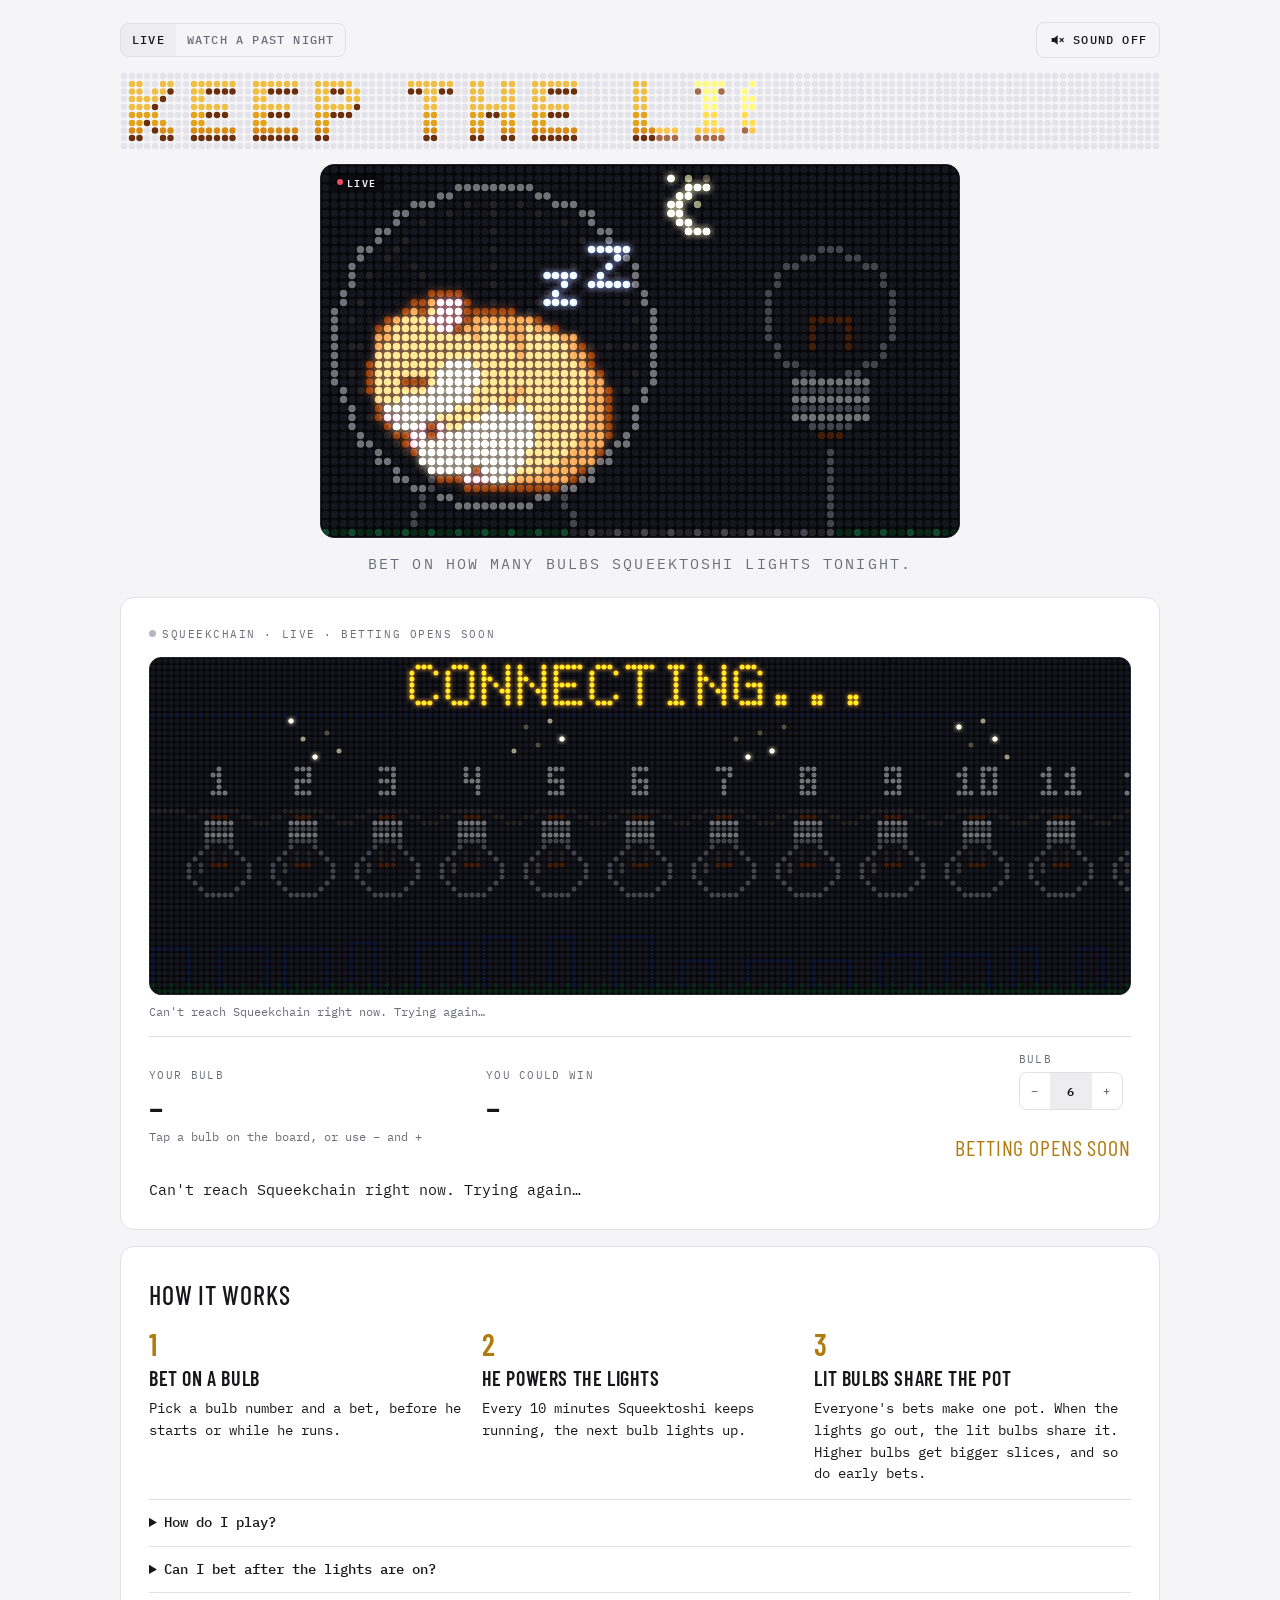
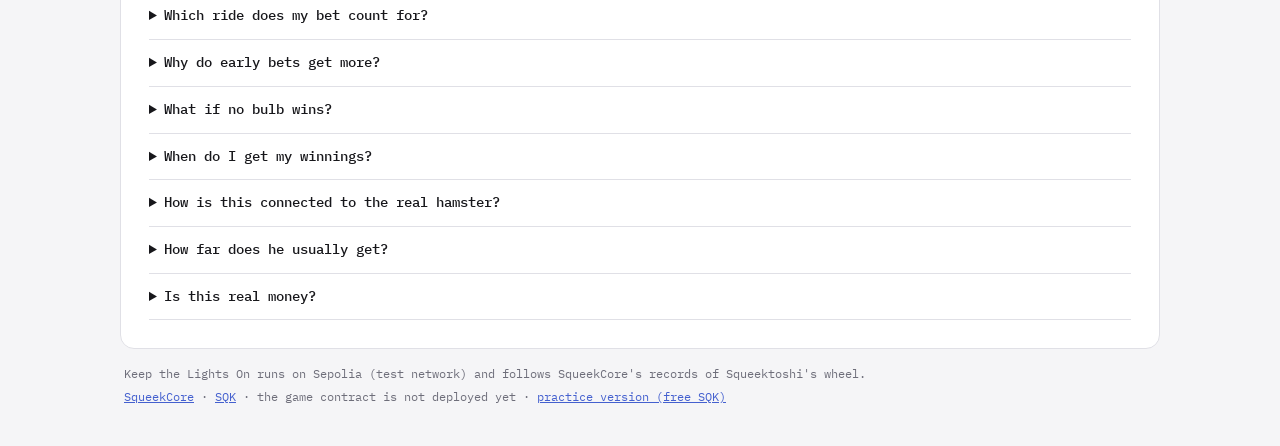
==== site/index.html @ 2c3aded9 "Bet panel: small labels over the bulb picker and the amounts" ====
<!doctype html>
<html lang="en">
<head>
<meta charset="utf-8">
<meta name="viewport" content="width=device-width, initial-scale=1, viewport-fit=cover">
<title>Keep the Lights On</title>
<meta name="description" content="Squeektoshi's wheel powers a string of numbered bulbs. Bet test SQK on how many he lights before he falls asleep.">
<meta name="color-scheme" content="light dark">
<link rel="icon" href="icon.svg" type="image/svg+xml">
<link rel="preconnect" href="https://fonts.googleapis.com">
<link rel="preconnect" href="https://fonts.gstatic.com" crossorigin>
<link rel="stylesheet" href="https://fonts.googleapis.com/css2?family=Barlow+Condensed:wght@300;500;600&family=IBM+Plex+Mono:wght@400;500;600&display=swap">
<link rel="stylesheet" href="styles.css">
<script type="module" src="app.js"></script>
</head>
<body>
<div class="wrap">
  <header class="hero">
    <div class="hero-top">
      <div class="seg" role="group" aria-label="What the page shows">
        <button type="button" id="modeLive" aria-pressed="true">Live</button>
        <button type="button" id="modeReplay" aria-pressed="false"><span class="wide">Watch a past night</span><span class="narrow" aria-hidden="true">Past night</span></button>
      </div>
      <button type="button" class="ghost sound" id="sound" aria-pressed="false" aria-label="Sound off"><svg viewBox="0 0 24 24" width="16" height="16" aria-hidden="true"><path d="M4 9h4l5-4v14l-5-4H4z" fill="currentColor"/><path class="on" d="M16 9.5a3.5 3.5 0 0 1 0 5M18.5 7a7 7 0 0 1 0 10" fill="none" stroke="currentColor" stroke-width="1.8" stroke-linecap="round"/><path class="off" d="M16.5 9.5l5 5M21.5 9.5l-5 5" fill="none" stroke="currentColor" stroke-width="1.8" stroke-linecap="round"/></svg><span class="sound-label">Sound off</span></button>
    </div>
    <h1 id="title" class="sr-only">Keep the Lights On</h1>
    <div class="sign"><canvas id="sign" aria-hidden="true"></canvas></div>
    <div class="cam"><canvas id="cam" role="img" aria-label="Hamster cam: Squeektoshi in his wheel, and the big bulb his running powers"></canvas><span class="cam-tag" id="camTag" data-mode="live" aria-hidden="true">Live</span></div>
    <p class="lede">Bet on how many bulbs Squeektoshi lights tonight.</p>
  </header>

  <section class="panel" aria-label="The game">
    <p class="eyebrow"><span class="dot" id="liveDot" aria-hidden="true"></span><span id="eyebrow">Squeekchain · test network</span></p>

    <div class="controls" id="replayControls" role="group" aria-label="Replay settings" hidden>
      <select id="ride" aria-label="Which night to replay"></select>
      <div class="seg" role="group" aria-label="Replay speed">
        <button type="button" id="sp1" data-sp="1" aria-pressed="false">1×</button>
        <button type="button" id="sp2" data-sp="2" aria-pressed="true">2×</button>
        <button type="button" id="sp4" data-sp="4" aria-pressed="false">4×</button>
      </div>
    </div>

    <p class="banner" id="banner" role="status" hidden></p>
    <div class="board-wrap"><canvas id="board" role="img" aria-label="LED board: Squeektoshi's wheel powers a string of numbered bulbs"></canvas></div>
    <p class="caption" id="caption">Connecting to Squeekchain…</p>

    <div class="dash">
      <div class="cell">
        <span class="label">Your bulb</span>
        <b id="youState">–</b>
        <small id="youSub">Tap a bulb on the board, or use − and +</small>
      </div>
      <div class="cell">
        <span class="label" id="moneyLabel">You could win</span>
        <b id="money">–</b>
        <small id="moneySub">&nbsp;</small>
      </div>
      <div class="cell cta">
        <div class="pick" id="pickRow">
          <div class="pick-group">
            <span class="label" id="bulbLabel">Bulb</span>
            <div class="seg" role="group" aria-label="Which bulb">
              <button type="button" id="bMinus" aria-label="Lower bulb">−</button>
              <button type="button" id="bPick" aria-pressed="true" tabindex="-1">6</button>
              <button type="button" id="bPlus" aria-label="Higher bulb">+</button>
            </div>
          </div>
          <div class="pick-group">
            <span class="label" id="amtLabel">Bet (SQK)</span>
            <div class="seg" role="group" aria-label="Your bet in test SQK" id="amountRow">
              <button type="button" id="b50" data-bet="50" aria-pressed="false">50</button>
              <button type="button" id="b100" data-bet="100" aria-pressed="true">100</button>
              <button type="button" id="b200" data-bet="200" aria-pressed="false">200</button>
              <input type="number" id="amtOther" min="10" max="10000" step="1" inputmode="numeric" placeholder="Other" aria-label="Another amount, 10 to 10,000 SQK" hidden>
            </div>
          </div>
        </div>
        <p class="odds-line" id="pickOdds"></p>
        <button type="button" class="primary" id="act" disabled>Bet on bulb 6</button>
        <p class="soon" id="soon" hidden>Betting opens soon</p>
      </div>
    </div>
    <p class="hint" id="status" aria-live="polite"></p>
    <p class="wallet-line" id="walletLine" hidden></p>
    <button type="button" class="ghost" id="faucet" hidden>Get 1,000 practice SQK</button>
  </section>

  <section class="panel result-panel" id="results" hidden>
    <p class="result" id="resYou"></p>
    <p id="resNote"></p>
    <button type="button" class="ghost" id="again">Play this night again</button>
  </section>

  <section class="panel" id="minePanel" hidden>
    <h2>Your bets</h2>
    <div class="riders" id="mine"></div>
  </section>

  <section class="panel">
    <h2>How it works</h2>
    <ol class="steps">
      <li><b>Bet on a bulb</b><span>Pick a bulb number and a bet, before he starts or while he runs.</span></li>
      <li><b>He powers the lights</b><span>Every 10 minutes Squeektoshi keeps running, the next bulb lights up.</span></li>
      <li><b>Lit bulbs share the pot</b><span>Everyone's bets make one pot. When the lights go out, the lit bulbs share it. Higher bulbs get bigger slices, and so do early bets.</span></li>
    </ol>
    <div class="faq">
      <details><summary>How do I play?</summary>
        <p>You need a wallet (like MetaMask or Rabby) on Sepolia, the test network, with some test SQK and a little test ETH for the network fee. Test ETH is free from <a href="https://cloud.google.com/application/web3/faucet/ethereum/sepolia" target="_blank" rel="noopener">Google's Sepolia faucet</a>. On the rehearsal page the game takes practice SQK instead: the "Get 1,000 practice SQK" button gives you some. Press Connect, pick a bulb and a bet, and press Bet. Your wallet asks twice for each bet: once to let the game take exactly that bet (never more), once to place it. When the lights go out, press Collect if your bulb won.</p></details>
      <details><summary>Can I bet after the lights are on?</summary>
        <p>Yes, but on a bulb at least two ahead of the last one that lit, or of the one he is lighting right now if he is running. Everyone can watch him live, so betting on the very next bulb would be too easy. A bet whose bulb lights in the round it was sent or the next one doesn't count, and you get it back. The page only offers bulbs far enough ahead. A bet placed in the 20 quiet minutes before a blackout is for the next ride.</p></details>
      <details><summary>Which ride does my bet count for?</summary>
        <p>The ride he is on when you bet. If he is asleep, it counts for his next ride, whenever he starts it. If he stops right after your bet and stays asleep for 20 minutes, the lights go out and your bet moves to his next ride instead. One bet per ride, and a bet can't be changed or taken back.</p></details>
      <details><summary>Why do early bets get more?</summary>
        <p>A bet placed before he starts takes the most risk, so it gets the biggest slice. A late bet only counts the bulbs that were still dark when it was placed.</p></details>
      <details><summary>What if no bulb wins?</summary>
        <p>If no bet wins, every bet rolls over into the next night's pot. The board shows it as the bonus pot.</p></details>
      <details><summary>When do I get my winnings?</summary>
        <p>As soon as the lights go out. Press Collect: it counts the ride and pays you in one go (after a long quiet spell your wallet may ask one extra time, to finish counting). Winnings never expire, so there is no rush. A lit bulb can get back less than its bet on a long night, when the higher bulbs take most of the pot.</p></details>
      <details><summary>How is this connected to the real hamster?</summary>
        <p>Squeektoshi's wheel has a sensor. Every 10 minutes Squeekchain writes how many turns he ran onto its blockchain, where nobody can change it. The lights only follow those records: turns light the next bulb, no turns make them flicker, 20 minutes without turns is a blackout. The wheel on the board shows his speed right now, which can run a few minutes ahead of the records.</p></details>
      <details><summary>How far does he usually get?</summary>
        <div class="odds" id="odds" role="img" aria-label="Share of his real nights that lit each bulb"></div>
        <div class="odds-axis"><span>bulb 1</span><span>bulb 10</span><span>bulb 21</span></div>
        <p id="oddsNote"></p></details>
      <details><summary>Is this real money?</summary>
        <p>No. The game uses Squeekchain's test SQK on the Sepolia test network (the rehearsal uses its own practice SQK), which has no money value. 2% of the lost bets and of any bonus pot is burned, and nothing in the game wakes him or rewards running faster. Naps are good.</p></details>
    </div>
  </section>

  <section class="panel" id="playersPanel">
    <h2 id="playersTitle">Tonight's bets</h2>
    <div class="riders" id="riders"></div>
  </section>

  <footer class="foot" id="foot">
    <p>Keep the Lights On runs on Sepolia (test network) and follows SqueekCore's records of Squeektoshi's wheel.</p>
    <p id="links"></p>
  </footer>
</div>
</body>
</html>
---- site/styles.css ----
/* Squeekchain's own look, as in the approved prototype: a calm grey page and rounded panels. The LED board is the
   hero; right under it one dashboard row: your bulb, the one number that matters, the one button. Everything else
   waits below. Light and dark follow the device, or data-theme on <html>. */
:root {
  --bg: #f5f5f7; --panel: #ffffff; --line: #e0e0e6; --ink: #17171b; --dim: #6e6e7a; --faint: #b6b6c2;
  --gold: #b07a0c; --gold-dot: #e3a21a; --blue: #4460cf; --win: #1b7849; --lose: #c33346;
  --btn: #17171b; --btn-ink: #f7f7f9; --chip: #ededf0; --note: #fff7e2; --note-line: #f1dca5;
  --board: #08080c; --board-edge: #26262f; /* the LED panels stay dark in both themes */
  --mono: 'IBM Plex Mono', ui-monospace, 'SFMono-Regular', Menlo, Consolas, monospace;
  --num: 'Barlow Condensed', 'Arial Narrow', 'Roboto Condensed', sans-serif;
  color-scheme: light;
}
@media (prefers-color-scheme: dark) { :root:not([data-theme="light"]) {
  --bg: #0e0e12; --panel: #16161b; --line: #2a2a33; --ink: #f2f2f4; --dim: #9a9aa6; --faint: #5c5c68;
  --gold: #efbe45; --gold-dot: #efbe45; --blue: #8fa3f5; --win: #35d07f; --lose: #ef6b7d;
  --btn: #f2f2f4; --btn-ink: #17171b; --chip: #24242c; --note: #251f10; --note-line: #4a3c17;
  --board: #050508; --board-edge: #23232c; color-scheme: dark; } }
:root[data-theme="dark"] {
  --bg: #0e0e12; --panel: #16161b; --line: #2a2a33; --ink: #f2f2f4; --dim: #9a9aa6; --faint: #5c5c68;
  --gold: #efbe45; --gold-dot: #efbe45; --blue: #8fa3f5; --win: #35d07f; --lose: #ef6b7d;
  --btn: #f2f2f4; --btn-ink: #17171b; --chip: #24242c; --note: #251f10; --note-line: #4a3c17;
  --board: #050508; --board-edge: #23232c; color-scheme: dark; }
* { box-sizing: border-box; }
[hidden] { display: none !important; }
html { -webkit-text-size-adjust: 100%; }
body { margin: 0; background: var(--bg); color: var(--ink); font-family: var(--mono); font-size: 14px; line-height: 1.55;
  padding-block: 20px 40px; padding-left: max(16px, env(safe-area-inset-left, 0px)); padding-right: max(16px, env(safe-area-inset-right, 0px)); overflow-x: hidden; }
a { color: var(--blue); }
.wrap { max-width: 1040px; margin: 0 auto; display: grid; gap: 16px; }
.panel { background: var(--panel); border: 1px solid var(--line); border-radius: 14px; padding: clamp(14px, 3vw, 28px); display: grid; gap: 14px; min-width: 0; }
.eyebrow { font-size: 11px; letter-spacing: .14em; text-transform: uppercase; color: var(--dim); margin: 0; }
.eyebrow .dot { display: inline-block; width: 7px; height: 7px; border-radius: 50%; background: var(--faint); margin-right: 6px; vertical-align: 1px; }
.eyebrow .dot[data-on="true"] { background: var(--win); }
h1 { font-family: var(--num); font-weight: 600; font-size: clamp(34px, 6vw, 56px); line-height: .95; letter-spacing: .02em; text-transform: uppercase; margin: 4px 0 0; text-wrap: balance; }
h2 { font-family: var(--num); font-weight: 500; font-size: 26px; letter-spacing: .03em; text-transform: uppercase; margin: 0; }
.head { display: flex; flex-wrap: wrap; justify-content: space-between; align-items: end; gap: 12px; }
.head > div:first-child { min-width: 0; }
.lede { margin: 6px 0 0; font-size: 16px; }
.board-wrap { border-radius: 12px; overflow: hidden; background: var(--board); border: 1px solid var(--board-edge); line-height: 0; }
canvas { display: block; width: 100%; }
#board { cursor: pointer; }
/* the LED panels keep their space before the page's code has run (no empty boxes, no jump) */
.cam canvas, .board-wrap canvas, .sign canvas { margin: 0 auto; max-width: 100%; }
/* a panel's box may shrink below its canvas's current pixel size, so a narrower window re-sizes the dots (no sideways scroll) */
.sign, .cam, .board-wrap { min-width: 0; }
.sign { overflow: hidden; }
#cam { aspect-ratio: 72 / 42; }
#board { aspect-ratio: 99 / 56; }
#sign { aspect-ratio: 134 / 10; }
@media (min-width: 560px) { #board { aspect-ratio: auto; height: 336px; } }
@media (min-width: 520px) and (max-width: 760px) { #sign { aspect-ratio: 69 / 19; } }
.sr-only { position: absolute; width: 1px; height: 1px; padding: 0; margin: -1px; overflow: hidden; clip: rect(0 0 0 0); white-space: nowrap; border: 0; }
/* the top of the page, as on the share card: the LED title, the hamster cam, one line */
.hero { display: grid; gap: 14px; justify-items: center; min-width: 0; padding-block: 2px 6px; }
.hero-top { display: flex; justify-content: space-between; align-items: center; gap: 12px; width: 100%; }
.hero-top .ghost { padding: 9px 12px; }
.hero-top button { white-space: nowrap; }
.sound { display: inline-flex; align-items: center; gap: 8px; }
.sound svg { flex: none; }
.sound .on { display: none; } .sound[aria-pressed="true"] .on { display: inline; } .sound[aria-pressed="true"] .off { display: none; }
#modeReplay .narrow { display: none; }
.hero-top .seg button { padding: 10px 11px; }
.sign { width: 100%; line-height: 0; }
.cam { position: relative; width: min(100%, 640px); border-radius: 14px; overflow: hidden; background: var(--board); border: 1px solid var(--board-edge); line-height: 0; }
/* like a camera feed: LIVE with a red dot that breathes, or REPLAY */
.cam-tag { position: absolute; top: 8px; left: 10px; font: 600 10px/1 var(--mono); letter-spacing: .14em; text-transform: uppercase;
  color: #f2f2f4; background: rgba(5, 5, 8, .55); border-radius: 4px; padding: 4px 6px 4px 16px; pointer-events: none; }
.cam-tag::before { content: ""; position: absolute; left: 6px; top: 50%; width: 6px; height: 6px; margin-top: -3px; border-radius: 50%; background: #ef4a5f; }
.cam-tag[data-mode="live"]::before { animation: breathe 1.6s ease-in-out infinite; }
.cam-tag[data-mode="replay"]::before { background: transparent; width: 0; height: 0; border-radius: 0; margin-top: -4px;
  border-left: 6px solid #f2f2f4; border-top: 4px solid transparent; border-bottom: 4px solid transparent; }
@keyframes breathe { 50% { opacity: .25; } }
.tick { animation: tick .42s cubic-bezier(.2, .9, .3, 1.2); }
@keyframes tick { from { transform: translateY(5px); opacity: .35; } to { transform: none; opacity: 1; } }
.cell b { display: inline-block; }
.hero .lede { margin: 0; font-size: clamp(11px, 2.4vw, 15px); letter-spacing: .14em; text-transform: uppercase; color: var(--dim); text-align: center; text-wrap: balance; }
.caption { margin: -6px 0 0; color: var(--dim); font-size: 12px; }
.banner { margin: 0; padding: 10px 12px; border-radius: 10px; background: var(--note); border: 1px solid var(--note-line); font-size: 13px; }
.dash { display: grid; grid-template-columns: minmax(0, 1fr) minmax(0, 1fr) fit-content(440px); gap: 16px; align-items: center; border-top: 1px solid var(--line); padding-top: 14px; }
.cell { display: grid; gap: 2px; min-width: 0; }
.cell b { font-family: var(--num); font-weight: 500; font-size: clamp(26px, 4.4vw, 38px); line-height: 1.05; font-variant-numeric: tabular-nums; overflow-wrap: anywhere; }
.cell small { color: var(--dim); font-size: 12px; }
.label { font-size: 11px; letter-spacing: .12em; text-transform: uppercase; color: var(--dim); }
.cta { display: flex; gap: 10px; align-items: center; justify-content: end; flex-wrap: wrap; }
.cta .odds-line { flex-basis: 100%; text-align: right; color: var(--dim); font-size: 12px; margin: -4px 0 0; }
.cta .soon { margin: 0; font-family: var(--num); font-size: 22px; letter-spacing: .04em; text-transform: uppercase; color: var(--gold); }
.win { color: var(--win); } .lose { color: var(--lose); }
.controls { display: flex; flex-wrap: wrap; gap: 8px; align-items: center; }
button, select, input { font: 500 12px/1 var(--mono); letter-spacing: .1em; border-radius: 8px; }
button, select { text-transform: uppercase; cursor: pointer; }
.primary { background: var(--btn); color: var(--btn-ink); border: 1px solid var(--btn); padding: 16px 30px; font-size: 14px; min-width: 150px; }
.primary:disabled { opacity: .35; cursor: default; }
.ghost { background: transparent; color: var(--ink); border: 1px solid var(--line); padding: 12px 14px; justify-self: start; }
.seg { display: inline-flex; border: 1px solid var(--line); border-radius: 8px; overflow: hidden; max-width: 100%; }
.seg button { border: 0; border-radius: 0; background: transparent; color: var(--dim); padding: 12px 11px; }
.seg button[aria-pressed="true"] { background: var(--chip); color: var(--ink); }
.seg input { width: 74px; border: 0; border-left: 1px solid var(--line); border-radius: 0; background: transparent; color: var(--ink); padding: 0 8px; letter-spacing: .02em; }
.seg input::placeholder { color: var(--dim); text-transform: uppercase; letter-spacing: .1em; }
select { background: var(--panel); color: var(--ink); border: 1px solid var(--line); padding: 11px 10px; max-width: 100%; text-transform: none; letter-spacing: .02em; }
button:focus-visible, select:focus-visible, summary:focus-visible, input:focus-visible, a:focus-visible { outline: 2px solid var(--blue); outline-offset: 2px; }
.hint { margin: 0; font-size: 15px; min-height: 1.55em; }
.wallet-line { margin: -6px 0 0; color: var(--dim); font-size: 12px; overflow-wrap: anywhere; }
.pick { display: flex; gap: 8px; flex-wrap: wrap; }
.pick-group { display: flex; flex-direction: column; gap: 4px; min-width: 0; }   /* a small label over the bulb picker and over the amounts */
#bPick { color: var(--ink); font-weight: 600; min-width: 42px; cursor: default; }
.steps { margin: 0; padding: 0; list-style: none; display: grid; grid-template-columns: repeat(3, minmax(0, 1fr)); gap: 16px; counter-reset: s; }
.steps li { display: grid; gap: 4px; align-content: start; counter-increment: s; }
.steps li::before { content: counter(s); font-family: var(--num); font-weight: 600; font-size: 30px; line-height: 1; color: var(--gold); }
.steps b { font-family: var(--num); font-weight: 600; font-size: 20px; letter-spacing: .03em; text-transform: uppercase; }
.faq { display: grid; border-top: 1px solid var(--line); }
details { border-bottom: 1px solid var(--line); }
summary { cursor: pointer; padding: 12px 0; font-weight: 500; }
details p { margin: 0 0 12px; color: var(--dim); max-width: 70ch; }
.riders { display: grid; }
.rider { display: grid; grid-template-columns: 12px minmax(0, 1fr) auto; gap: 10px; align-items: center; padding: 8px 0; border-bottom: 1px solid var(--line); }
.rider:last-child { border-bottom: 0; }
.rider i { width: 10px; height: 10px; border-radius: 50%; background: var(--faint); }
.rider[data-st="riding"] i { background: var(--blue); }
.rider[data-st="lit"] i, .rider[data-st="won"] i { background: var(--win); }
.rider[data-st="short"] i, .rider[data-st="pot"] i { background: var(--gold-dot); }
.rider[data-st="caught"] i { background: var(--lose); }
.rider .who { min-width: 0; overflow-wrap: anywhere; }
.rider .who b { font-weight: 600; }
.rider .who small { display: block; color: var(--dim); font-size: 12px; }
.rider .amt { font-family: var(--num); font-size: 22px; font-weight: 500; font-variant-numeric: tabular-nums; text-align: right; }
.empty { margin: 0; color: var(--dim); }
.odds { display: grid; grid-template-columns: repeat(21, minmax(0, 1fr)); align-items: end; gap: 3px; height: 100px; margin-top: 4px; }
.odds div { background-image: radial-gradient(circle at center, var(--gold-dot) 2px, transparent 2.6px); background-size: 6px 6px; background-position: center bottom; min-height: 6px; }
.odds-axis { display: flex; justify-content: space-between; font-size: 11px; color: var(--dim); margin: 4px 0 8px; }
.result-panel { gap: 10px; }
.result { font-family: var(--num); font-weight: 500; font-size: clamp(32px, 6vw, 48px); line-height: 1.05; margin: 0; }
.result-panel p { margin: 0; }
.foot { color: var(--dim); font-size: 12px; display: grid; gap: 4px; padding: 0 4px; }
.foot p { margin: 0; overflow-wrap: anywhere; }
/* up to 920 px the bet controls take a row of their own under "your bulb" and the one number (with a game the
   controls are about 440 px wide, which would leave the two cells too narrow beside them) */
@media (max-width: 920px) {
  .dash { grid-template-columns: minmax(0, 1fr) minmax(0, 1fr); }
  .cta { grid-column: 1 / -1; justify-content: stretch; }
  .cta .primary { flex: 1 1 auto; }
  .cta .odds-line { text-align: left; margin: 0; }
}
@media (max-width: 760px) {
  .steps { grid-template-columns: minmax(0, 1fr); }
}
/* phones: the game on the first screen. The title goes to one line, the cam is a little smaller, and the caption
   and status move under the bet controls. */
@media (max-width: 560px) {
  .wrap { gap: 12px; }
  .hero { gap: 10px; }
  .cam { width: min(100%, 300px); }
  .panel > .caption { order: 19; margin: 0; }
  .panel > .board-wrap { order: -1; }
  .panel > #replayControls { order: -2; }
  .panel > #banner { order: -3; }
  .hero .lede { font-size: 11px; letter-spacing: .05em; }
  select, input { font-size: 16px; }   /* under 16 px an iPhone zooms the page when you tap them */
  .seg input { width: 92px; letter-spacing: .02em; }   /* room for "OTHER" at that size */
  .seg input::placeholder { letter-spacing: .04em; }
  #bMinus, #bPlus { min-width: 44px; }
  .hero-top .sound-label { display: none; }
  .hero-top .sound { padding: 9px 11px; }
  #replayControls { flex-wrap: nowrap; }
  #replayControls select { flex: 1 1 0; width: 0; min-width: 0; }
  #replayControls .seg button { padding: 12px 9px; }
}
@media (max-width: 400px) {
  #modeReplay .wide { display: none; } #modeReplay .narrow { display: inline; }
  .seg button { padding: 12px 9px; }
  .primary { padding: 16px 18px; min-width: 0; }
}
@media (prefers-reduced-motion: reduce) {
  * { scroll-behavior: auto !important; }
  .cam-tag::before, .tick { animation: none !important; }
}
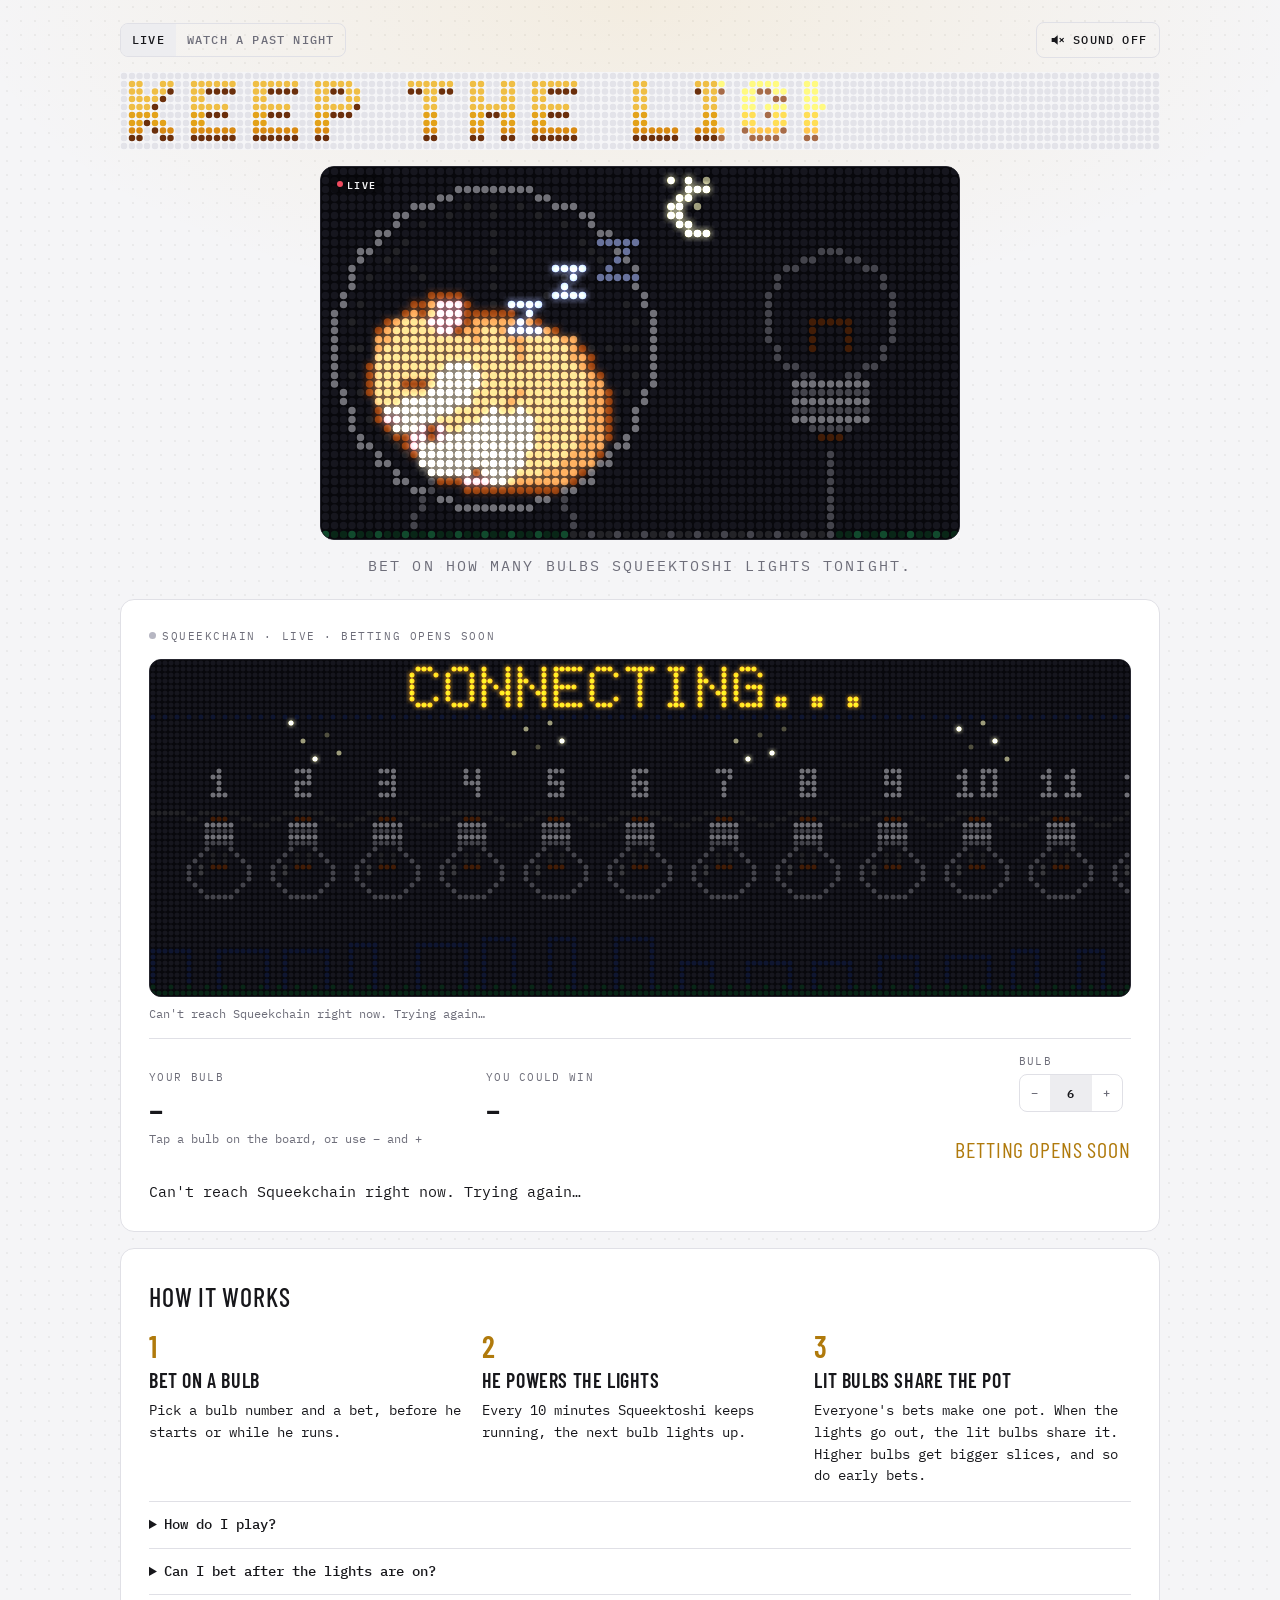
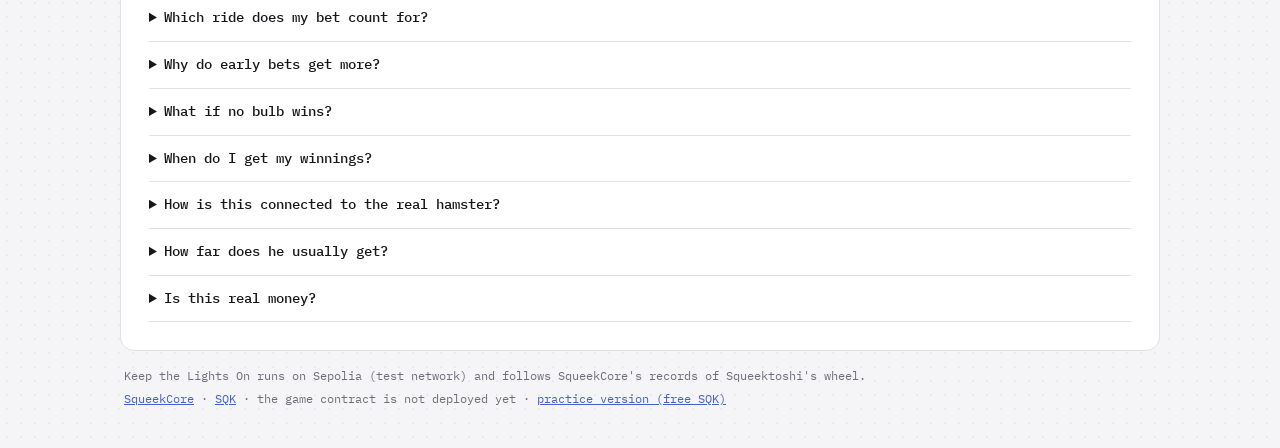
==== commit c6e81fec: "Wide screens: two columns under the title (board and bets left, hamster cam and tonight's bets right" ====
--- a/site/index.html
+++ b/site/index.html
@@ -25,9 +25,9 @@
     </div>
     <h1 id="title" class="sr-only">Keep the Lights On</h1>
     <div class="sign"><canvas id="sign" aria-hidden="true"></canvas></div>
-    <div class="cam"><canvas id="cam" role="img" aria-label="Hamster cam: Squeektoshi in his wheel, and the big bulb his running powers"></canvas><span class="cam-tag" id="camTag" data-mode="live" aria-hidden="true">Live</span></div>
-    <p class="lede">Bet on how many bulbs Squeektoshi lights tonight.</p>
   </header>
+
+  <main class="main">
 
   <section class="panel" aria-label="The game">
     <p class="eyebrow"><span class="dot" id="liveDot" aria-hidden="true"></span><span id="eyebrow">Squeekchain · test network</span></p>
@@ -128,10 +128,18 @@
     </div>
   </section>
 
-  <section class="panel" id="playersPanel">
-    <h2 id="playersTitle">Tonight's bets</h2>
-    <div class="riders" id="riders"></div>
-  </section>
+  </main>
+
+  <aside class="side">
+    <div class="stage">
+      <div class="cam"><canvas id="cam" role="img" aria-label="Hamster cam: Squeektoshi in his wheel, and the big bulb his running powers"></canvas><span class="cam-tag" id="camTag" data-mode="live" aria-hidden="true">Live</span></div>
+      <p class="lede">Bet on how many bulbs Squeektoshi lights tonight.</p>
+    </div>
+    <section class="panel" id="playersPanel">
+      <h2 id="playersTitle">Tonight's bets</h2>
+      <div class="riders" id="riders"></div>
+    </section>
+  </aside>
 
   <footer class="foot" id="foot">
     <p>Keep the Lights On runs on Sepolia (test network) and follows SqueekCore's records of Squeektoshi's wheel.</p>
--- a/site/styles.css
+++ b/site/styles.css
@@ -6,6 +6,7 @@
   --gold: #b07a0c; --gold-dot: #e3a21a; --blue: #4460cf; --win: #1b7849; --lose: #c33346;
   --btn: #17171b; --btn-ink: #f7f7f9; --chip: #ededf0; --note: #fff7e2; --note-line: #f1dca5;
   --board: #08080c; --board-edge: #26262f; /* the LED panels stay dark in both themes */
+  --texture: rgba(23, 23, 27, .05); --glow: rgba(227, 162, 26, .10);   /* the page around the panels: faint LED dots, warm light under the title */
   --mono: 'IBM Plex Mono', ui-monospace, 'SFMono-Regular', Menlo, Consolas, monospace;
   --num: 'Barlow Condensed', 'Arial Narrow', 'Roboto Condensed', sans-serif;
   color-scheme: light;
@@ -14,16 +15,18 @@
   --bg: #0e0e12; --panel: #16161b; --line: #2a2a33; --ink: #f2f2f4; --dim: #9a9aa6; --faint: #5c5c68;
   --gold: #efbe45; --gold-dot: #efbe45; --blue: #8fa3f5; --win: #35d07f; --lose: #ef6b7d;
   --btn: #f2f2f4; --btn-ink: #17171b; --chip: #24242c; --note: #251f10; --note-line: #4a3c17;
-  --board: #050508; --board-edge: #23232c; color-scheme: dark; } }
+  --board: #050508; --board-edge: #23232c; --texture: rgba(255, 255, 255, .045); --glow: rgba(239, 190, 69, .09); color-scheme: dark; } }
 :root[data-theme="dark"] {
   --bg: #0e0e12; --panel: #16161b; --line: #2a2a33; --ink: #f2f2f4; --dim: #9a9aa6; --faint: #5c5c68;
   --gold: #efbe45; --gold-dot: #efbe45; --blue: #8fa3f5; --win: #35d07f; --lose: #ef6b7d;
   --btn: #f2f2f4; --btn-ink: #17171b; --chip: #24242c; --note: #251f10; --note-line: #4a3c17;
-  --board: #050508; --board-edge: #23232c; color-scheme: dark; }
+  --board: #050508; --board-edge: #23232c; --texture: rgba(255, 255, 255, .045); --glow: rgba(239, 190, 69, .09); color-scheme: dark; }
 * { box-sizing: border-box; }
 [hidden] { display: none !important; }
 html { -webkit-text-size-adjust: 100%; }
-body { margin: 0; background: var(--bg); color: var(--ink); font-family: var(--mono); font-size: 14px; line-height: 1.55;
+body { margin: 0; background-color: var(--bg); color: var(--ink);
+  background-image: radial-gradient(ellipse 70% 420px at 50% 0, var(--glow), transparent 75%), radial-gradient(circle, var(--texture) 1px, transparent 1.6px);
+  background-size: 100% 100%, 14px 14px; background-repeat: no-repeat, repeat; font-family: var(--mono); font-size: 14px; line-height: 1.55;
   padding-block: 20px 40px; padding-left: max(16px, env(safe-area-inset-left, 0px)); padding-right: max(16px, env(safe-area-inset-right, 0px)); overflow-x: hidden; }
 a { color: var(--blue); }
 .wrap { max-width: 1040px; margin: 0 auto; display: grid; gap: 16px; }
@@ -51,7 +54,9 @@
 @media (min-width: 520px) and (max-width: 760px) { #sign { aspect-ratio: 69 / 19; } }
 .sr-only { position: absolute; width: 1px; height: 1px; padding: 0; margin: -1px; overflow: hidden; clip: rect(0 0 0 0); white-space: nowrap; border: 0; }
 /* the top of the page, as on the share card: the LED title, the hamster cam, one line */
-.hero { display: grid; gap: 14px; justify-items: center; min-width: 0; padding-block: 2px 6px; }
+.hero { display: grid; gap: 14px; justify-items: center; min-width: 0; padding-block: 2px 0; order: -2; }
+.main, .side { display: contents; }
+.stage { display: grid; gap: 14px; justify-items: center; min-width: 0; order: -1; padding-bottom: 6px; }
 .hero-top { display: flex; justify-content: space-between; align-items: center; gap: 12px; width: 100%; }
 .hero-top .ghost { padding: 9px 12px; }
 .hero-top button { white-space: nowrap; }
@@ -73,7 +78,7 @@
 .tick { animation: tick .42s cubic-bezier(.2, .9, .3, 1.2); }
 @keyframes tick { from { transform: translateY(5px); opacity: .35; } to { transform: none; opacity: 1; } }
 .cell b { display: inline-block; }
-.hero .lede { margin: 0; font-size: clamp(11px, 2.4vw, 15px); letter-spacing: .14em; text-transform: uppercase; color: var(--dim); text-align: center; text-wrap: balance; }
+.stage .lede { margin: 0; font-size: clamp(11px, 2.4vw, 15px); letter-spacing: .14em; text-transform: uppercase; color: var(--dim); text-align: center; text-wrap: balance; }
 .caption { margin: -6px 0 0; color: var(--dim); font-size: 12px; }
 .banner { margin: 0; padding: 10px 12px; border-radius: 10px; background: var(--note); border: 1px solid var(--note-line); font-size: 13px; }
 .dash { display: grid; grid-template-columns: minmax(0, 1fr) minmax(0, 1fr) fit-content(440px); gap: 16px; align-items: center; border-top: 1px solid var(--line); padding-top: 14px; }
@@ -132,6 +137,23 @@
 .result-panel p { margin: 0; }
 .foot { color: var(--dim); font-size: 12px; display: grid; gap: 4px; padding: 0 4px; }
 .foot p { margin: 0; overflow-wrap: anywhere; }
+/* wide screens (1340 px and up): the page grows to 1720 px and splits under the title. Left: the board and the bet
+   panel, then your bets and how it works; right: the hamster cam and tonight's bets. The hamster, the board and the
+   button are on the first screen together. (From 1340 px the left column stays over 900 px, so the dashboard keeps
+   its one-row layout.) */
+@media (min-width: 1340px) {
+  .wrap { max-width: 1720px; grid-template-columns: minmax(0, 1fr) clamp(360px, 28vw, 540px); column-gap: 24px; align-items: start; }
+  .hero, .foot { grid-column: 1 / -1; }
+  .sign { max-width: 1400px; }   /* the LED title stays a title, not a wall */
+  .main, .side { display: grid; gap: 16px; min-width: 0; align-content: start; }
+  .main { grid-column: 1; }
+  .side { grid-column: 2; }
+  .stage { order: 0; gap: 12px; padding-bottom: 0; }
+  .cam { width: 100%; }
+  .stage .lede { font-size: 12px; }
+}
+/* wide but short (a 1366 x 768 laptop): a smaller title keeps the bet button on the first screen */
+@media (min-width: 1340px) and (max-height: 820px) { .sign { max-width: 1040px; } .hero { gap: 10px; } }
 /* up to 920 px the bet controls take a row of their own under "your bulb" and the one number (with a game the
    controls are about 440 px wide, which would leave the two cells too narrow beside them) */
 @media (max-width: 920px) {
@@ -147,13 +169,13 @@
    and status move under the bet controls. */
 @media (max-width: 560px) {
   .wrap { gap: 12px; }
-  .hero { gap: 10px; }
+  .hero, .stage { gap: 10px; }
   .cam { width: min(100%, 300px); }
   .panel > .caption { order: 19; margin: 0; }
   .panel > .board-wrap { order: -1; }
   .panel > #replayControls { order: -2; }
   .panel > #banner { order: -3; }
-  .hero .lede { font-size: 11px; letter-spacing: .05em; }
+  .stage .lede { font-size: 11px; letter-spacing: .05em; }
   select, input { font-size: 16px; }   /* under 16 px an iPhone zooms the page when you tap them */
   .seg input { width: 92px; letter-spacing: .02em; }   /* room for "OTHER" at that size */
   .seg input::placeholder { letter-spacing: .04em; }
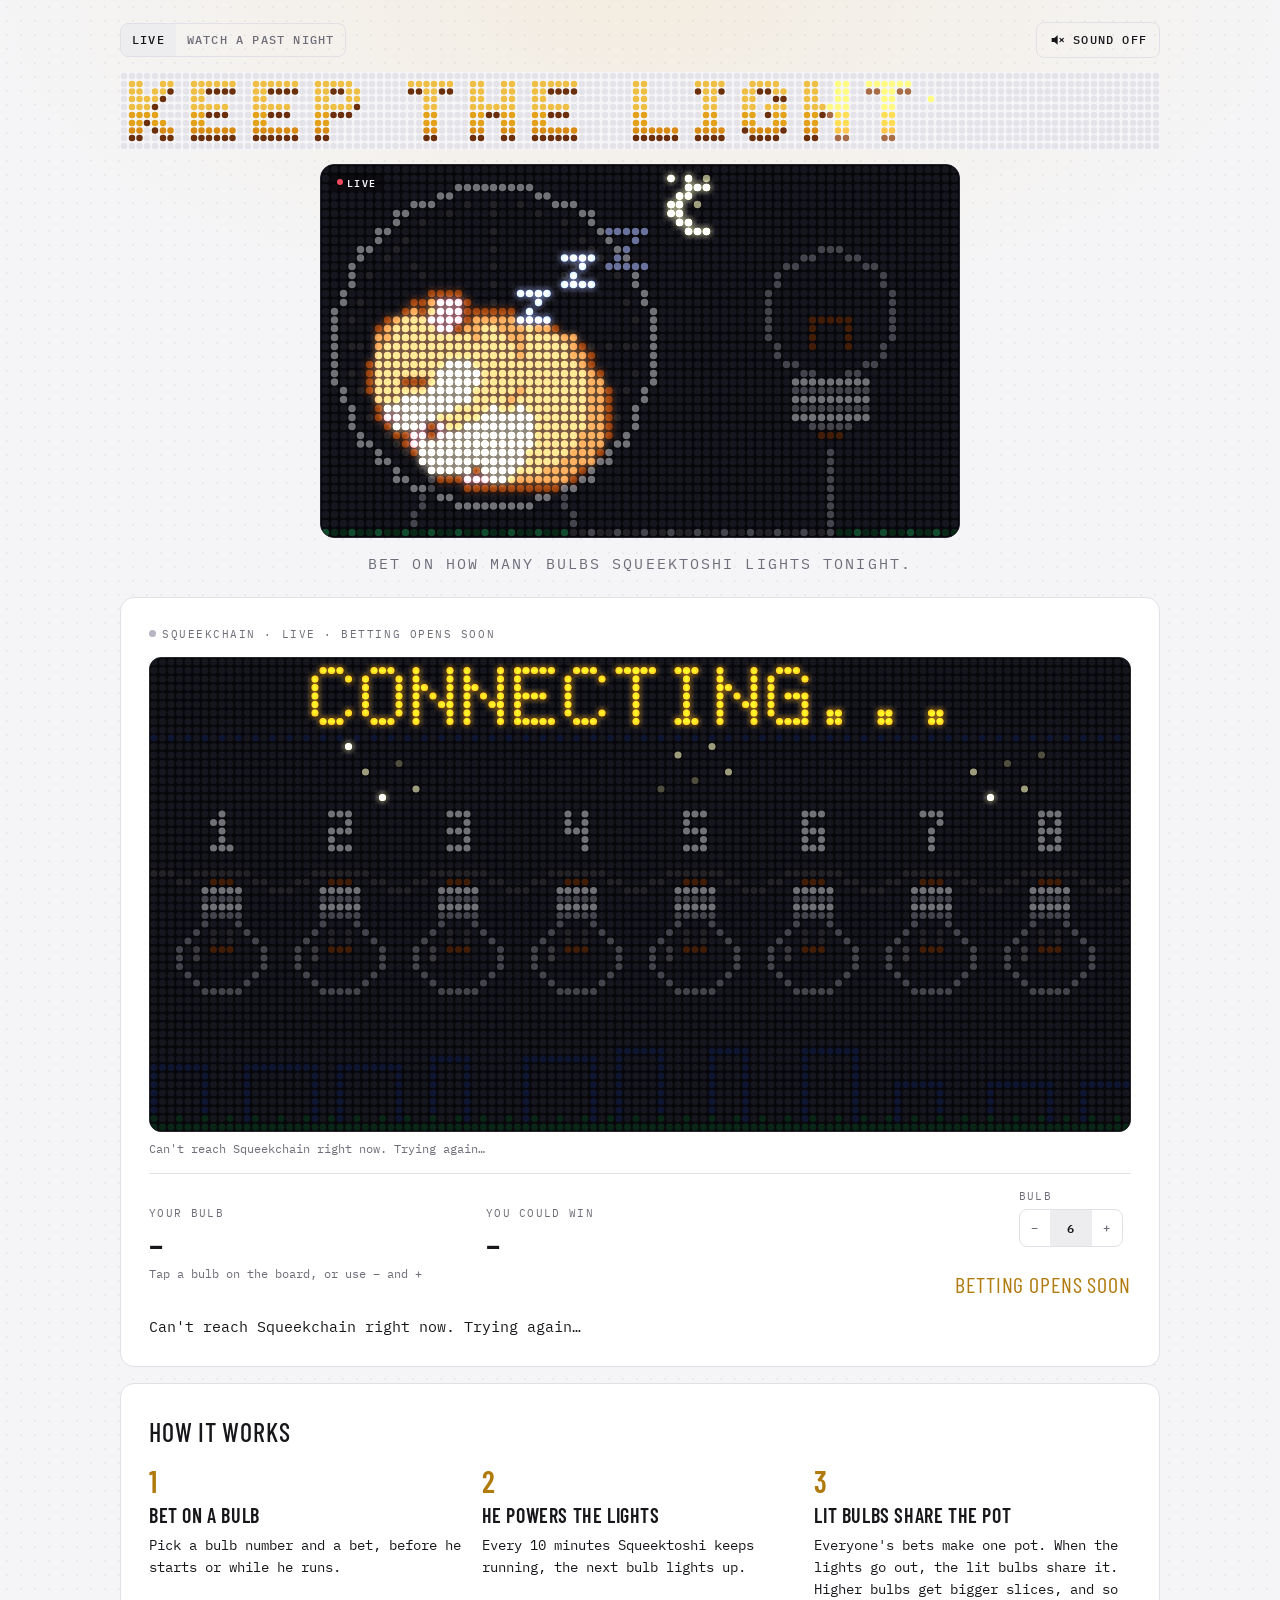
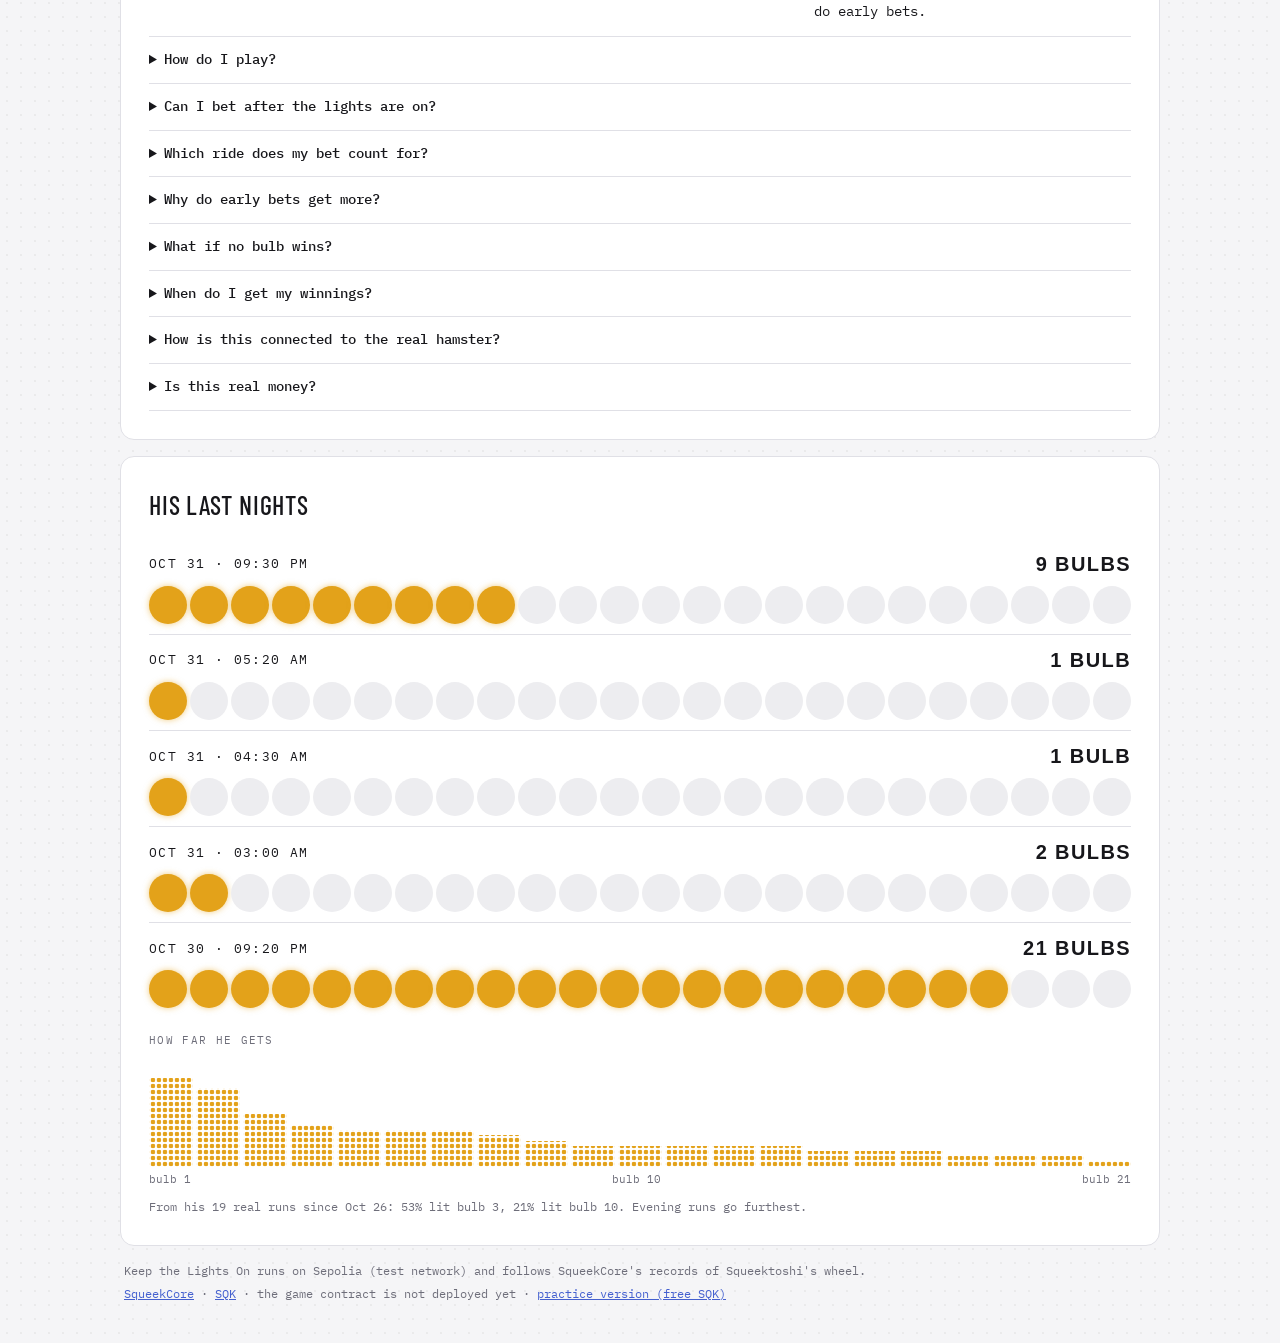
==== commit 6cbf750c: "Countdown to the next bulb, Share on X, his last nights panel, new bets on the sign; review fixes fo" ====
--- a/site/index.html
+++ b/site/index.html
@@ -25,6 +25,10 @@
     </div>
     <h1 id="title" class="sr-only">Keep the Lights On</h1>
     <div class="sign"><canvas id="sign" aria-hidden="true"></canvas></div>
+    <div class="stage">
+      <div class="cam"><canvas id="cam" role="img" aria-label="Hamster cam: Squeektoshi in his wheel, and the big bulb his running powers"></canvas><span class="cam-tag" id="camTag" data-mode="live" aria-hidden="true">Live</span></div>
+      <p class="lede">Bet on how many bulbs Squeektoshi lights tonight.</p>
+    </div>
   </header>
 
   <main class="main">
@@ -43,6 +47,7 @@
 
     <p class="banner" id="banner" role="status" hidden></p>
     <div class="board-wrap"><canvas id="board" role="img" aria-label="LED board: Squeektoshi's wheel powers a string of numbered bulbs"></canvas></div>
+    <div class="meter" id="meter" data-tone="run" hidden><div class="meter-track"><i id="meterFill"></i></div><span id="meterText" aria-live="off"></span></div>
     <p class="caption" id="caption">Connecting to Squeekchain…</p>
 
     <div class="dash">
@@ -83,6 +88,7 @@
     </div>
     <p class="hint" id="status" aria-live="polite"></p>
     <p class="wallet-line" id="walletLine" hidden></p>
+    <a class="share" id="share" href="#" target="_blank" rel="noopener" hidden>Share my bet on X</a>
     <button type="button" class="ghost" id="faucet" hidden>Get 1,000 practice SQK</button>
   </section>
 
@@ -119,10 +125,6 @@
         <p>As soon as the lights go out. Press Collect: it counts the ride and pays you in one go (after a long quiet spell your wallet may ask one extra time, to finish counting). Winnings never expire, so there is no rush. A lit bulb can get back less than its bet on a long night, when the higher bulbs take most of the pot.</p></details>
       <details><summary>How is this connected to the real hamster?</summary>
         <p>Squeektoshi's wheel has a sensor. Every 10 minutes Squeekchain writes how many turns he ran onto its blockchain, where nobody can change it. The lights only follow those records: turns light the next bulb, no turns make them flicker, 20 minutes without turns is a blackout. The wheel on the board shows his speed right now, which can run a few minutes ahead of the records.</p></details>
-      <details><summary>How far does he usually get?</summary>
-        <div class="odds" id="odds" role="img" aria-label="Share of his real nights that lit each bulb"></div>
-        <div class="odds-axis"><span>bulb 1</span><span>bulb 10</span><span>bulb 21</span></div>
-        <p id="oddsNote"></p></details>
       <details><summary>Is this real money?</summary>
         <p>No. The game uses Squeekchain's test SQK on the Sepolia test network (the rehearsal uses its own practice SQK), which has no money value. 2% of the lost bets and of any bonus pot is burned, and nothing in the game wakes him or rewards running faster. Naps are good.</p></details>
     </div>
@@ -131,13 +133,17 @@
   </main>
 
   <aside class="side">
-    <div class="stage">
-      <div class="cam"><canvas id="cam" role="img" aria-label="Hamster cam: Squeektoshi in his wheel, and the big bulb his running powers"></canvas><span class="cam-tag" id="camTag" data-mode="live" aria-hidden="true">Live</span></div>
-      <p class="lede">Bet on how many bulbs Squeektoshi lights tonight.</p>
-    </div>
     <section class="panel" id="playersPanel">
       <h2 id="playersTitle">Tonight's bets</h2>
       <div class="riders" id="riders"></div>
+    </section>
+    <section class="panel" id="nightsPanel">
+      <h2>His last nights</h2>
+      <div class="nights" id="lastNights"></div>
+      <span class="label">How far he gets</span>
+      <div class="odds" id="odds" role="img" aria-label="Share of his real nights that lit each bulb"></div>
+      <div class="odds-axis"><span>bulb 1</span><span>bulb 10</span><span>bulb 21</span></div>
+      <p class="odds-note" id="oddsNote"></p>
     </section>
   </aside>
 
--- a/site/styles.css
+++ b/site/styles.css
@@ -48,15 +48,15 @@
 .sign, .cam, .board-wrap { min-width: 0; }
 .sign { overflow: hidden; }
 #cam { aspect-ratio: 72 / 42; }
-#board { aspect-ratio: 99 / 56; }
+#board { aspect-ratio: 88 / 56; }   /* a page of 6 bulbs; 8 on wider boards (board.js sets the exact ratio) */
 #sign { aspect-ratio: 134 / 10; }
-@media (min-width: 560px) { #board { aspect-ratio: auto; height: 336px; } }
+@media (min-width: 848px) { #board { aspect-ratio: 116 / 56; } }
 @media (min-width: 520px) and (max-width: 760px) { #sign { aspect-ratio: 69 / 19; } }
 .sr-only { position: absolute; width: 1px; height: 1px; padding: 0; margin: -1px; overflow: hidden; clip: rect(0 0 0 0); white-space: nowrap; border: 0; }
 /* the top of the page, as on the share card: the LED title, the hamster cam, one line */
-.hero { display: grid; gap: 14px; justify-items: center; min-width: 0; padding-block: 2px 0; order: -2; }
-.main, .side { display: contents; }
-.stage { display: grid; gap: 14px; justify-items: center; min-width: 0; order: -1; padding-bottom: 6px; }
+.hero { display: grid; gap: 14px; justify-items: center; min-width: 0; padding-block: 2px 6px; }
+.main, .side { display: contents; }   /* only containers below 1340 px: the page keeps one column in reading order */
+.stage { display: grid; gap: 14px; justify-items: center; min-width: 0; width: 100%; }
 .hero-top { display: flex; justify-content: space-between; align-items: center; gap: 12px; width: 100%; }
 .hero-top .ghost { padding: 9px 12px; }
 .hero-top button { white-space: nowrap; }
@@ -80,6 +80,14 @@
 .cell b { display: inline-block; }
 .stage .lede { margin: 0; font-size: clamp(11px, 2.4vw, 15px); letter-spacing: .14em; text-transform: uppercase; color: var(--dim); text-align: center; text-wrap: balance; }
 .caption { margin: -6px 0 0; color: var(--dim); font-size: 12px; }
+/* the countdown under the board: the round's time as a thin bar, and what its end decides */
+.meter { display: grid; grid-template-columns: minmax(80px, 1fr) auto; gap: 12px; align-items: center; margin: -4px 0 0; }
+.meter-track { height: 6px; border-radius: 3px; background: var(--chip); overflow: hidden; }
+.meter-track i { display: block; height: 100%; background: var(--gold); transform-origin: left center; transform: scaleX(0); transition: transform 1s linear; }
+.meter[data-tone="wait"] .meter-track i { background: var(--dim); }
+.meter[data-tone="danger"] .meter-track i { background: var(--lose); }
+#meterText { font-size: 13px; font-variant-numeric: tabular-nums; text-align: right; }
+.meter[data-tone="danger"] #meterText { color: var(--lose); }
 .banner { margin: 0; padding: 10px 12px; border-radius: 10px; background: var(--note); border: 1px solid var(--note-line); font-size: 13px; }
 .dash { display: grid; grid-template-columns: minmax(0, 1fr) minmax(0, 1fr) fit-content(440px); gap: 16px; align-items: center; border-top: 1px solid var(--line); padding-top: 14px; }
 .cell { display: grid; gap: 2px; min-width: 0; }
@@ -131,7 +139,22 @@
 .empty { margin: 0; color: var(--dim); }
 .odds { display: grid; grid-template-columns: repeat(21, minmax(0, 1fr)); align-items: end; gap: 3px; height: 100px; margin-top: 4px; }
 .odds div { background-image: radial-gradient(circle at center, var(--gold-dot) 2px, transparent 2.6px); background-size: 6px 6px; background-position: center bottom; min-height: 6px; }
-.odds-axis { display: flex; justify-content: space-between; font-size: 11px; color: var(--dim); margin: 4px 0 8px; }
+.odds-axis { display: flex; justify-content: space-between; font-size: 11px; color: var(--dim); margin: -10px 0 0; }
+.odds-note { margin: -4px 0 0; color: var(--dim); font-size: 12px; }
+/* his last nights: when, a strip of 24 LED dots (the lit ones gold), how far; a tap replays the night */
+.nights { display: grid; }
+.night { display: grid; grid-template-columns: minmax(0, 1fr) auto; grid-template-areas: "when n" "strip strip"; gap: 6px 10px; align-items: center;
+  width: 100%; text-align: left; background: transparent; border: 0; border-bottom: 1px solid var(--line); border-radius: 0; padding: 10px 0; color: var(--ink); cursor: pointer; font: inherit; }
+.night:last-child { border-bottom: 0; }
+.night .when { grid-area: when; font-size: 13px; }
+.night .n { grid-area: n; font-family: var(--num); font-size: 20px; font-variant-numeric: tabular-nums; }
+.night .strip { grid-area: strip; display: grid; grid-template-columns: repeat(24, minmax(0, 1fr)); gap: 3px; }
+.night .strip i { aspect-ratio: 1; border-radius: 50%; background: var(--chip); }
+.night .strip i.on { background: var(--gold-dot); box-shadow: 0 0 6px color-mix(in srgb, var(--gold-dot) 55%, transparent); }
+.night:hover .when, .night:focus-visible .when { color: var(--blue); }
+/* share your bet or your win on X */
+.share { justify-self: start; font-size: 13px; text-decoration: none; border: 1px solid var(--line); border-radius: 999px; padding: 7px 14px; color: var(--ink); }
+.share:hover { border-color: var(--faint); }
 .result-panel { gap: 10px; }
 .result { font-family: var(--num); font-weight: 500; font-size: clamp(32px, 6vw, 48px); line-height: 1.05; margin: 0; }
 .result-panel p { margin: 0; }
@@ -142,18 +165,24 @@
    button are on the first screen together. (From 1340 px the left column stays over 900 px, so the dashboard keeps
    its one-row layout.) */
 @media (min-width: 1340px) {
-  .wrap { max-width: 1720px; grid-template-columns: minmax(0, 1fr) clamp(360px, 28vw, 540px); column-gap: 24px; align-items: start; }
-  .hero, .foot { grid-column: 1 / -1; }
+  /* rows: switch + sound, LED title, cam | game, tonight's bets | game (the game spans both; extra height goes to
+     the flexible row, so tonight's bets sit right under the cam), footer. The cam stays in the header in the code,
+     so a screen reader still meets it right after the title. */
+  .wrap { max-width: 1720px; grid-template-columns: minmax(0, 1fr) clamp(360px, 28vw, 540px); grid-template-rows: auto auto auto 1fr auto; column-gap: 24px; align-items: start; }
+  .hero { display: contents; }
+  .hero-top, .sign, .foot { grid-column: 1 / -1; }
+  .hero-top { grid-row: 1; } .sign { grid-row: 2; justify-self: center; }
   .sign { max-width: 1400px; }   /* the LED title stays a title, not a wall */
   .main, .side { display: grid; gap: 16px; min-width: 0; align-content: start; }
-  .main { grid-column: 1; }
-  .side { grid-column: 2; }
-  .stage { order: 0; gap: 12px; padding-bottom: 0; }
+  .main { grid-column: 1; grid-row: 3 / span 2; }
+  .stage { grid-column: 2; grid-row: 3; gap: 12px; }
+  .side { grid-column: 2; grid-row: 4; }
+  .foot { grid-row: 5; }
   .cam { width: 100%; }
   .stage .lede { font-size: 12px; }
 }
 /* wide but short (a 1366 x 768 laptop): a smaller title keeps the bet button on the first screen */
-@media (min-width: 1340px) and (max-height: 820px) { .sign { max-width: 1040px; } .hero { gap: 10px; } }
+@media (min-width: 1340px) and (max-height: 820px) { .sign { max-width: 1040px; } .hero { gap: 10px; } #board { aspect-ratio: 150 / 56; } }
 /* up to 920 px the bet controls take a row of their own under "your bulb" and the one number (with a game the
    controls are about 440 px wide, which would leave the two cells too narrow beside them) */
 @media (max-width: 920px) {
@@ -172,7 +201,9 @@
   .hero, .stage { gap: 10px; }
   .cam { width: min(100%, 300px); }
   .panel > .caption { order: 19; margin: 0; }
-  .panel > .board-wrap { order: -1; }
+  .panel > .board-wrap, .panel > .meter { order: -1; }
+  .meter { grid-template-columns: minmax(0, 1fr); gap: 6px; margin: 0; }
+  #meterText { text-align: left; }
   .panel > #replayControls { order: -2; }
   .panel > #banner { order: -3; }
   .stage .lede { font-size: 11px; letter-spacing: .05em; }
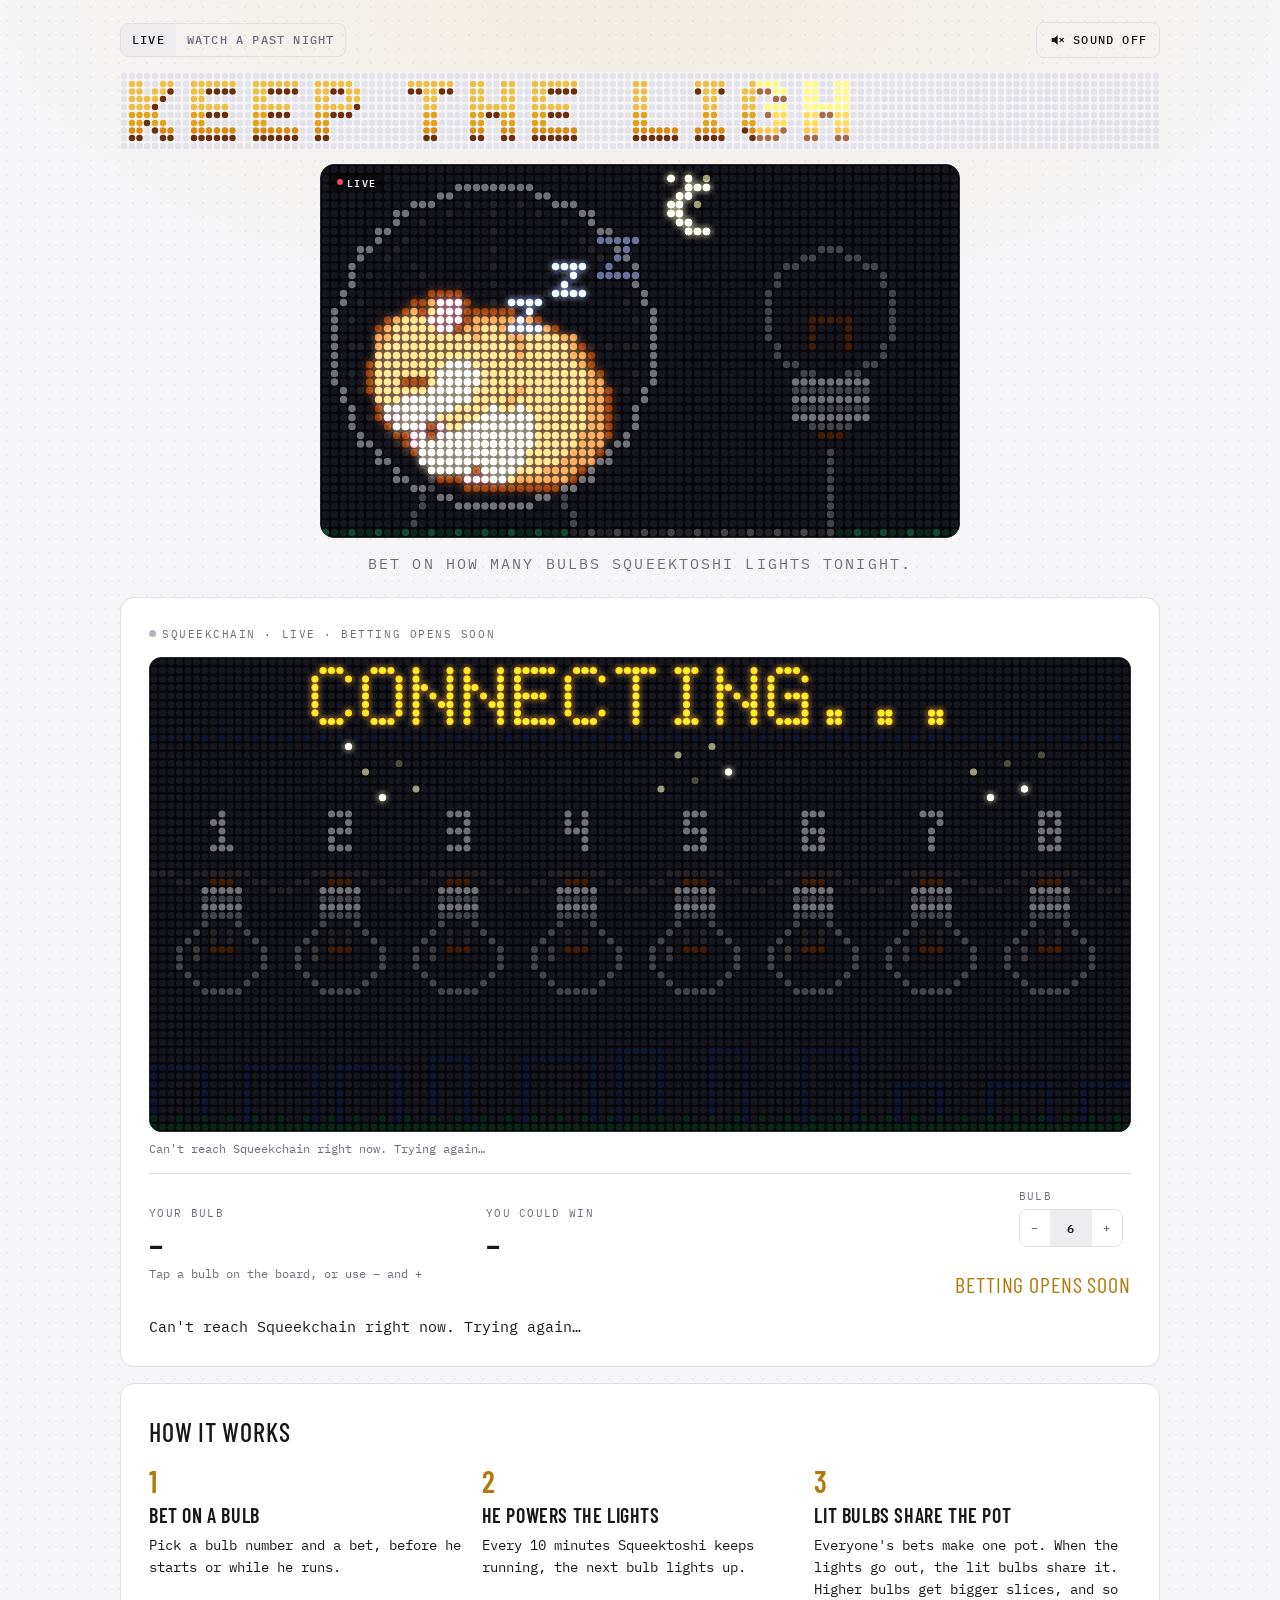
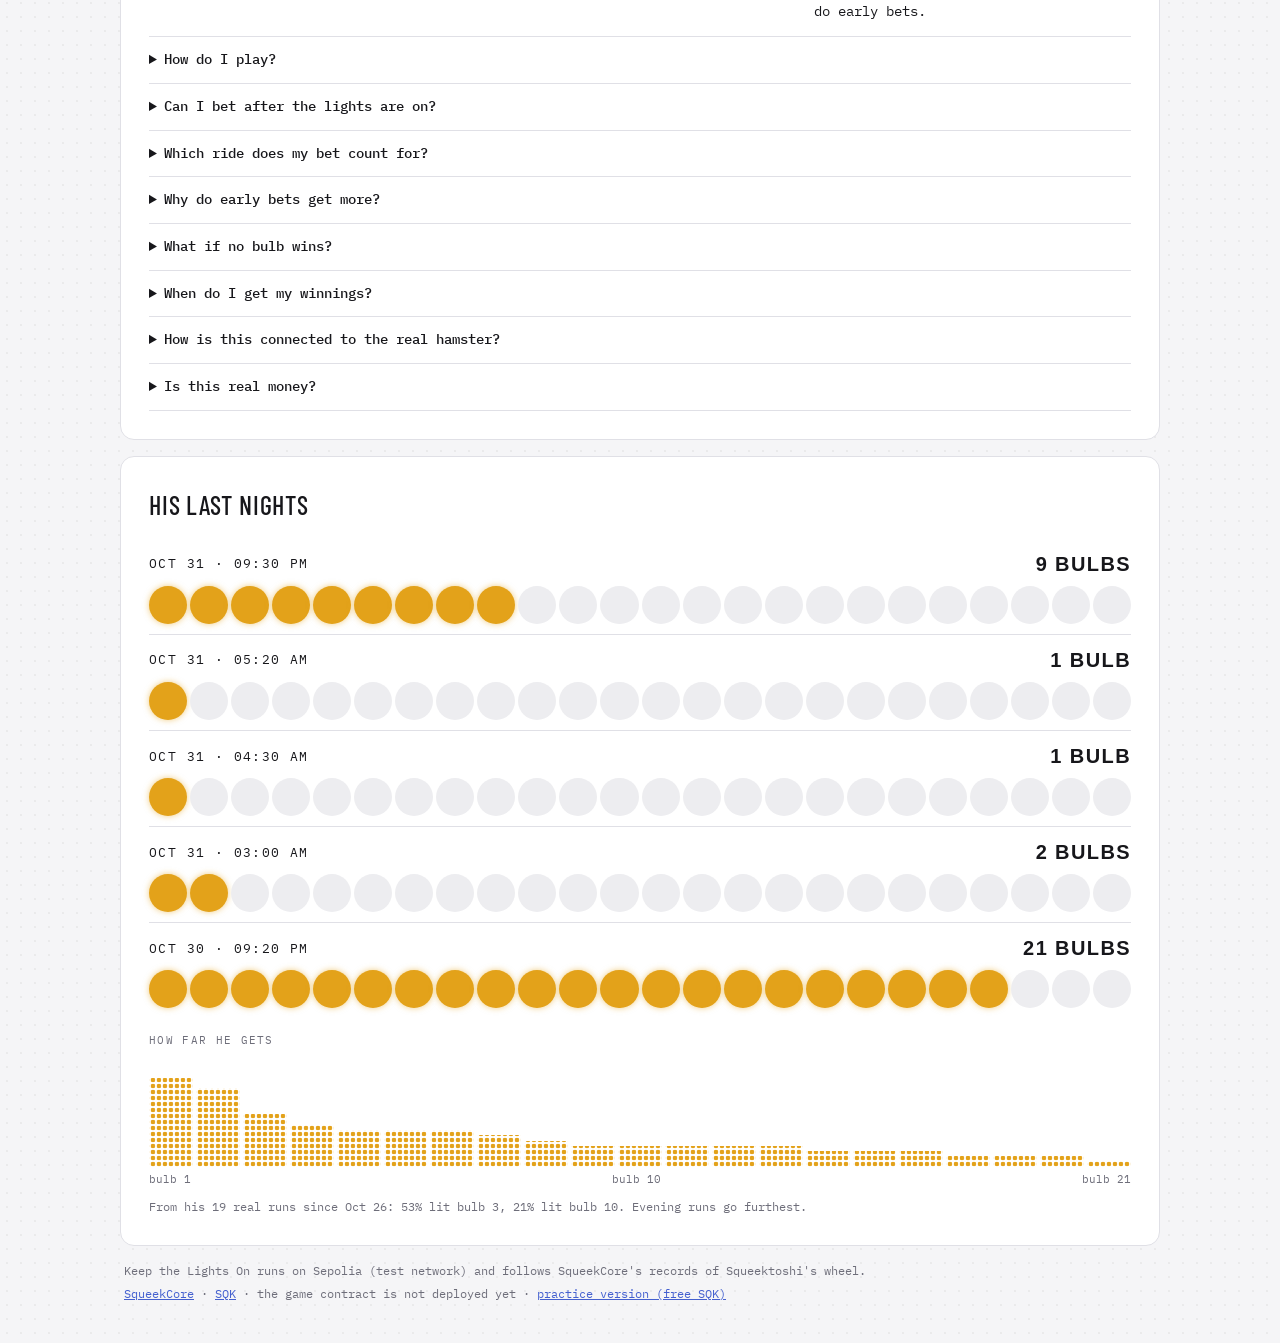
==== commit 3a5d5832: "Share image and Open Graph / Twitter card tags" ====
--- a/site/index.html
+++ b/site/index.html
@@ -6,6 +6,15 @@
 <title>Keep the Lights On</title>
 <meta name="description" content="Squeektoshi's wheel powers a string of numbered bulbs. Bet test SQK on how many he lights before he falls asleep.">
 <meta name="color-scheme" content="light dark">
+<meta property="og:type" content="website">
+<meta property="og:title" content="Keep the Lights On">
+<meta property="og:description" content="A betting game on Squeekchain's real hamster wheel: every 10 minutes Squeektoshi keeps running, the next bulb lights. Bet SQK on how far he gets tonight.">
+<meta property="og:image" content="https://rooaraak.github.io/keep-the-lights-on/og.png">
+<meta property="og:image:width" content="1200">
+<meta property="og:image:height" content="630">
+<meta property="og:url" content="https://rooaraak.github.io/keep-the-lights-on/">
+<meta name="twitter:card" content="summary_large_image">
+<meta name="twitter:image" content="https://rooaraak.github.io/keep-the-lights-on/og.png">
 <link rel="icon" href="icon.svg" type="image/svg+xml">
 <link rel="preconnect" href="https://fonts.googleapis.com">
 <link rel="preconnect" href="https://fonts.gstatic.com" crossorigin>
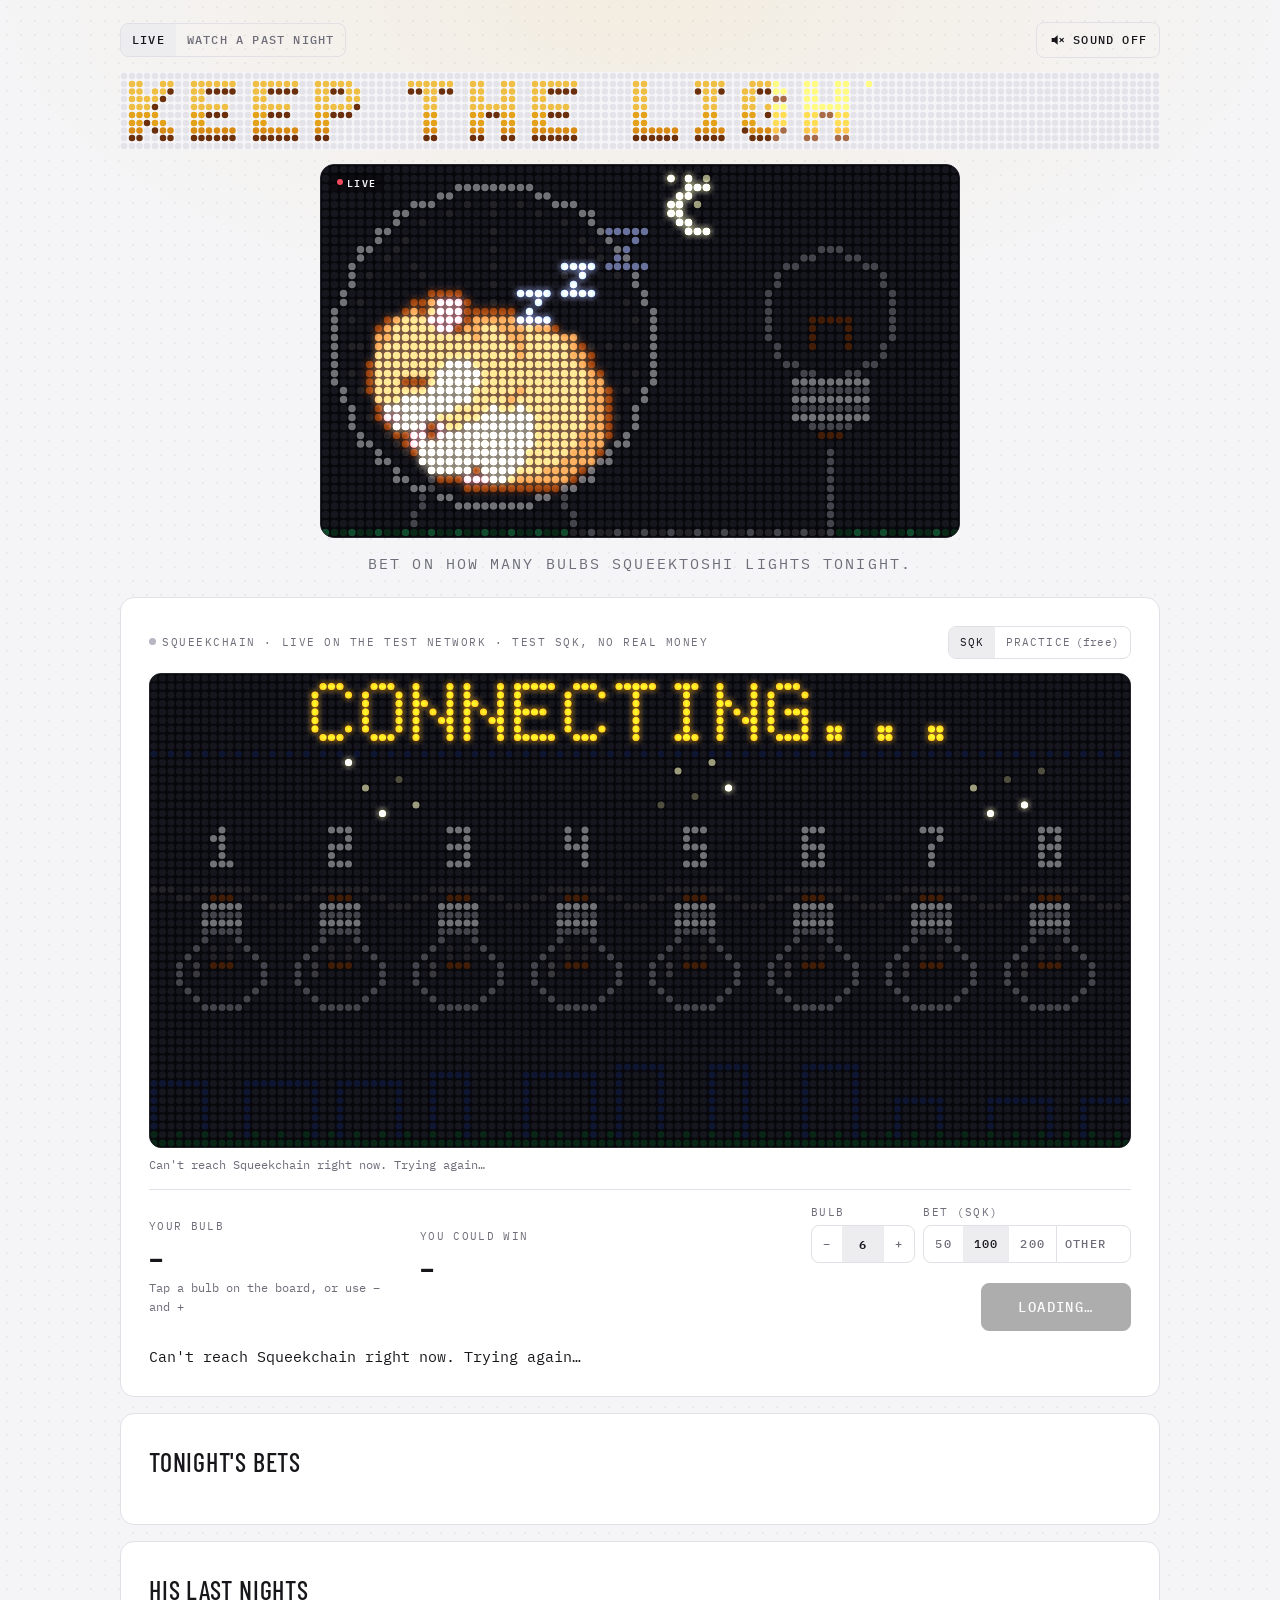
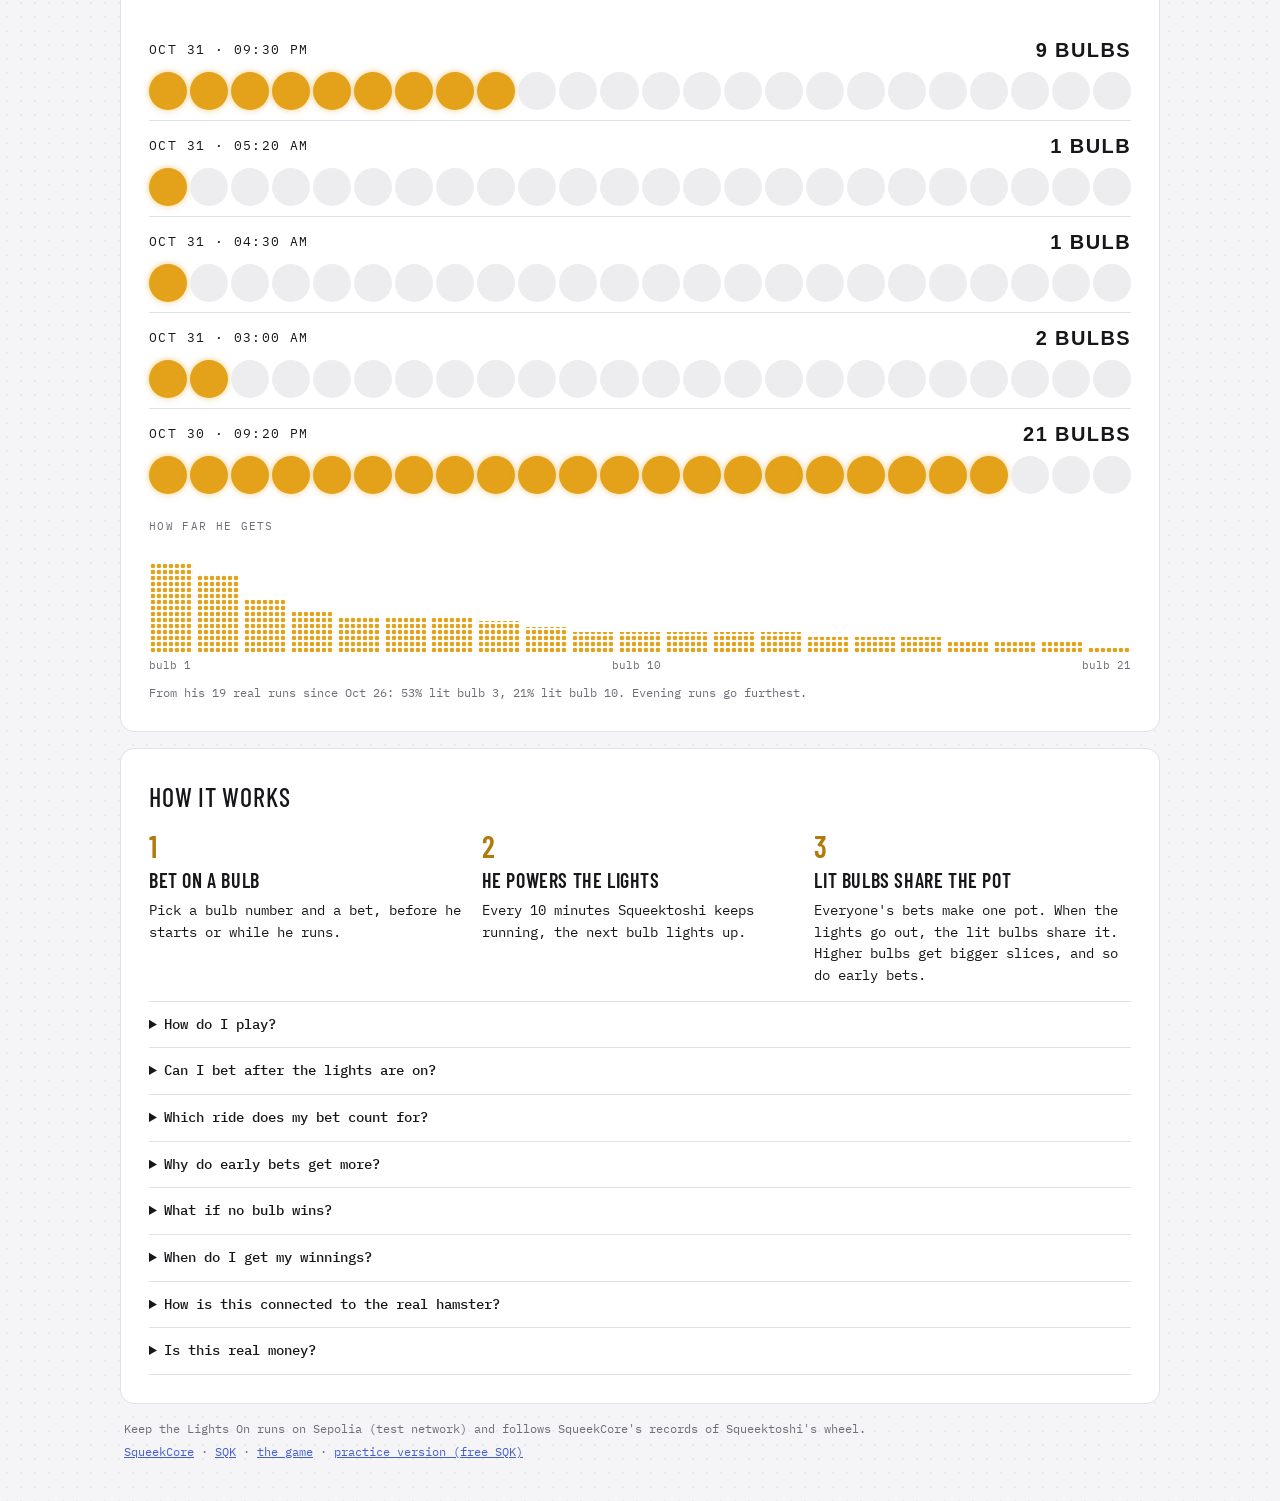
==== commit 2e27816d: "SQK | Practice switch and /practice link; README names the real game; FAQ and accessibility fixes" ====
--- a/site/index.html
+++ b/site/index.html
@@ -13,6 +13,10 @@
 <meta property="og:image:width" content="1200">
 <meta property="og:image:height" content="630">
 <meta property="og:url" content="https://rooaraak.github.io/keep-the-lights-on/">
+<meta property="og:site_name" content="Keep the Lights On">
+<meta property="og:image:alt" content="The LED board: Squeektoshi running in his wheel, a row of lit bulbs and the bet panel">
+<meta name="theme-color" content="#0e0e12">
+<link rel="canonical" href="https://rooaraak.github.io/keep-the-lights-on/">
 <meta name="twitter:card" content="summary_large_image">
 <meta name="twitter:image" content="https://rooaraak.github.io/keep-the-lights-on/og.png">
 <link rel="icon" href="icon.svg" type="image/svg+xml">
@@ -28,7 +32,7 @@
     <div class="hero-top">
       <div class="seg" role="group" aria-label="What the page shows">
         <button type="button" id="modeLive" aria-pressed="true">Live</button>
-        <button type="button" id="modeReplay" aria-pressed="false"><span class="wide">Watch a past night</span><span class="narrow" aria-hidden="true">Past night</span></button>
+        <button type="button" id="modeReplay" aria-pressed="false" aria-label="Watch a past night"><span class="wide">Watch a past night</span><span class="narrow" aria-hidden="true">Past night</span></button>
       </div>
       <button type="button" class="ghost sound" id="sound" aria-pressed="false" aria-label="Sound off"><svg viewBox="0 0 24 24" width="16" height="16" aria-hidden="true"><path d="M4 9h4l5-4v14l-5-4H4z" fill="currentColor"/><path class="on" d="M16 9.5a3.5 3.5 0 0 1 0 5M18.5 7a7 7 0 0 1 0 10" fill="none" stroke="currentColor" stroke-width="1.8" stroke-linecap="round"/><path class="off" d="M16.5 9.5l5 5M21.5 9.5l-5 5" fill="none" stroke="currentColor" stroke-width="1.8" stroke-linecap="round"/></svg><span class="sound-label">Sound off</span></button>
     </div>
@@ -43,7 +47,13 @@
   <main class="main">
 
   <section class="panel" aria-label="The game">
-    <p class="eyebrow"><span class="dot" id="liveDot" aria-hidden="true"></span><span id="eyebrow">Squeekchain · test network</span></p>
+    <div class="panel-head">
+      <p class="eyebrow"><span class="dot" id="liveDot" aria-hidden="true"></span><span id="eyebrow">Squeekchain · test network</span></p>
+      <nav class="seg coin" id="coinSwitch" aria-label="Real SQK or free practice SQK" hidden>
+        <a id="coinReal" href="./">SQK</a>
+        <a id="coinPractice" href="./?config=rehearsal.json">Practice <span class="free">(free)</span></a>
+      </nav>
+    </div>
 
     <div class="controls" id="replayControls" role="group" aria-label="Replay settings" hidden>
       <select id="ride" aria-label="Which night to replay"></select>
@@ -112,7 +122,7 @@
     <div class="riders" id="mine"></div>
   </section>
 
-  <section class="panel">
+  <section class="panel how">
     <h2>How it works</h2>
     <ol class="steps">
       <li><b>Bet on a bulb</b><span>Pick a bulb number and a bet, before he starts or while he runs.</span></li>
@@ -125,7 +135,7 @@
       <details><summary>Can I bet after the lights are on?</summary>
         <p>Yes, but on a bulb at least two ahead of the last one that lit, or of the one he is lighting right now if he is running. Everyone can watch him live, so betting on the very next bulb would be too easy. A bet whose bulb lights in the round it was sent or the next one doesn't count, and you get it back. The page only offers bulbs far enough ahead. A bet placed in the 20 quiet minutes before a blackout is for the next ride.</p></details>
       <details><summary>Which ride does my bet count for?</summary>
-        <p>The ride he is on when you bet. If he is asleep, it counts for his next ride, whenever he starts it. If he stops right after your bet and stays asleep for 20 minutes, the lights go out and your bet moves to his next ride instead. One bet per ride, and a bet can't be changed or taken back.</p></details>
+        <p>The ride he is on when you bet. If he is asleep, it counts for his next ride, whenever he starts it. A bet sent while he is taking a break counts for this ride if he gets back on the wheel, and for his next ride if he stays asleep and the lights go out. But a bet sent in a round he ran in stays on this ride, even if he stops right after it. The sentence under the Bet button always says which ride your bet is for. One bet per ride, and a bet can't be changed or taken back.</p></details>
       <details><summary>Why do early bets get more?</summary>
         <p>A bet placed before he starts takes the most risk, so it gets the biggest slice. A late bet only counts the bulbs that were still dark when it was placed.</p></details>
       <details><summary>What if no bulb wins?</summary>
--- a/site/styles.css
+++ b/site/styles.css
@@ -32,6 +32,12 @@
 .wrap { max-width: 1040px; margin: 0 auto; display: grid; gap: 16px; }
 .panel { background: var(--panel); border: 1px solid var(--line); border-radius: 14px; padding: clamp(14px, 3vw, 28px); display: grid; gap: 14px; min-width: 0; }
 .eyebrow { font-size: 11px; letter-spacing: .14em; text-transform: uppercase; color: var(--dim); margin: 0; }
+/* the game panel's top line: where the numbers come from, and the switch between the real game and free practice */
+.panel-head { display: flex; justify-content: space-between; align-items: center; gap: 8px 12px; flex-wrap: wrap; }
+.coin a { display: inline-flex; align-items: center; gap: .45em; padding: 7px 11px; font-size: 11px; letter-spacing: .1em; text-transform: uppercase; color: var(--dim); text-decoration: none; white-space: nowrap; }
+.coin a[aria-current="page"] { background: var(--chip); color: var(--ink); }
+.coin a:hover { color: var(--ink); }
+.coin .free { text-transform: none; letter-spacing: .02em; }
 .eyebrow .dot { display: inline-block; width: 7px; height: 7px; border-radius: 50%; background: var(--faint); margin-right: 6px; vertical-align: 1px; }
 .eyebrow .dot[data-on="true"] { background: var(--win); }
 h1 { font-family: var(--num); font-weight: 600; font-size: clamp(34px, 6vw, 56px); line-height: .95; letter-spacing: .02em; text-transform: uppercase; margin: 4px 0 0; text-wrap: balance; }
@@ -56,6 +62,14 @@
 /* the top of the page, as on the share card: the LED title, the hamster cam, one line */
 .hero { display: grid; gap: 14px; justify-items: center; min-width: 0; padding-block: 2px 6px; }
 .main, .side { display: contents; }   /* only containers below 1340 px: the page keeps one column in reading order */
+/* one column: tonight's bets and his last nights come before the long how-it-works panel */
+.wrap > .main > .how { order: 1; } .wrap > .foot { order: 2; }
+/* touch screens: buttons at least 44 px tall, and inputs at 16 px so phones don't zoom in when they are tapped */
+@media (pointer: coarse) {
+  .seg button, .seg a, .share, .primary, .ghost { min-height: 44px; }
+  .share { display: inline-flex; align-items: center; }
+  select, input { font-size: 16px; }
+}
 .stage { display: grid; gap: 14px; justify-items: center; min-width: 0; width: 100%; }
 .hero-top { display: flex; justify-content: space-between; align-items: center; gap: 12px; width: 100%; }
 .hero-top .ghost { padding: 9px 12px; }
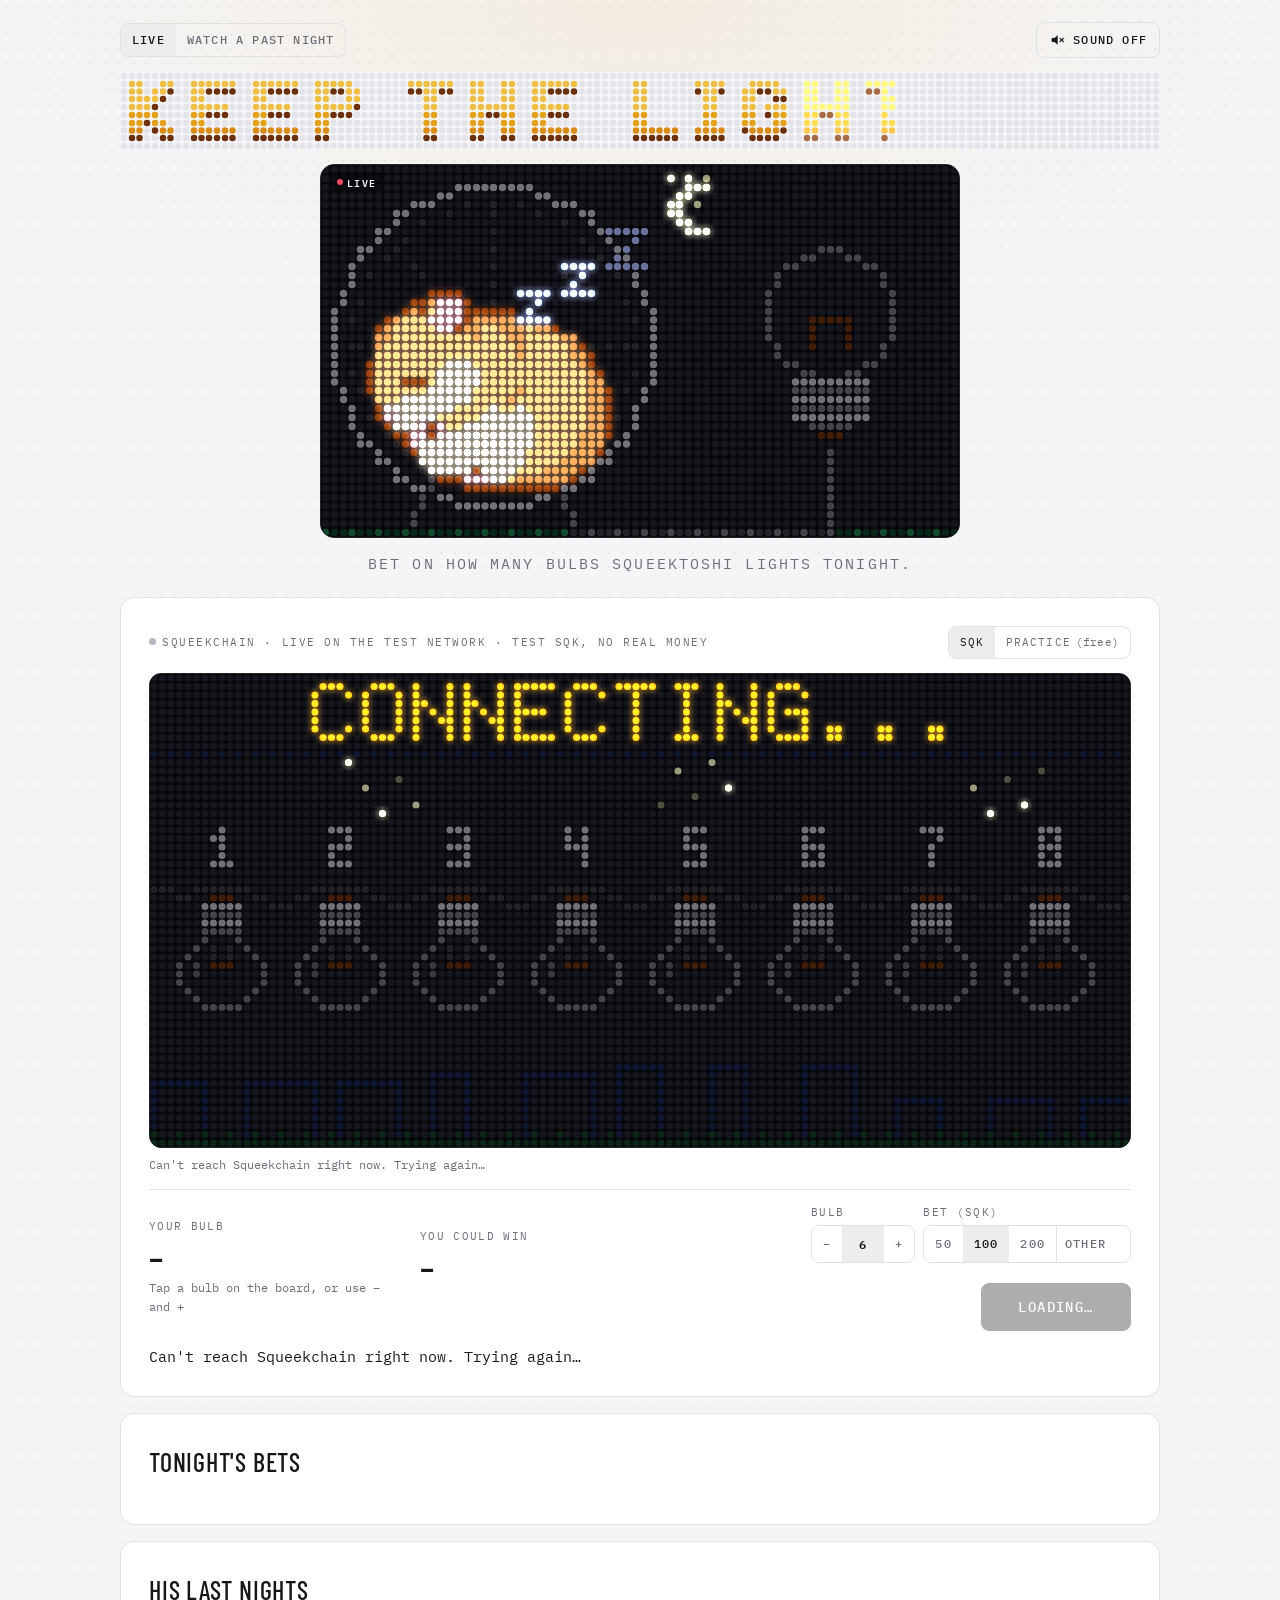
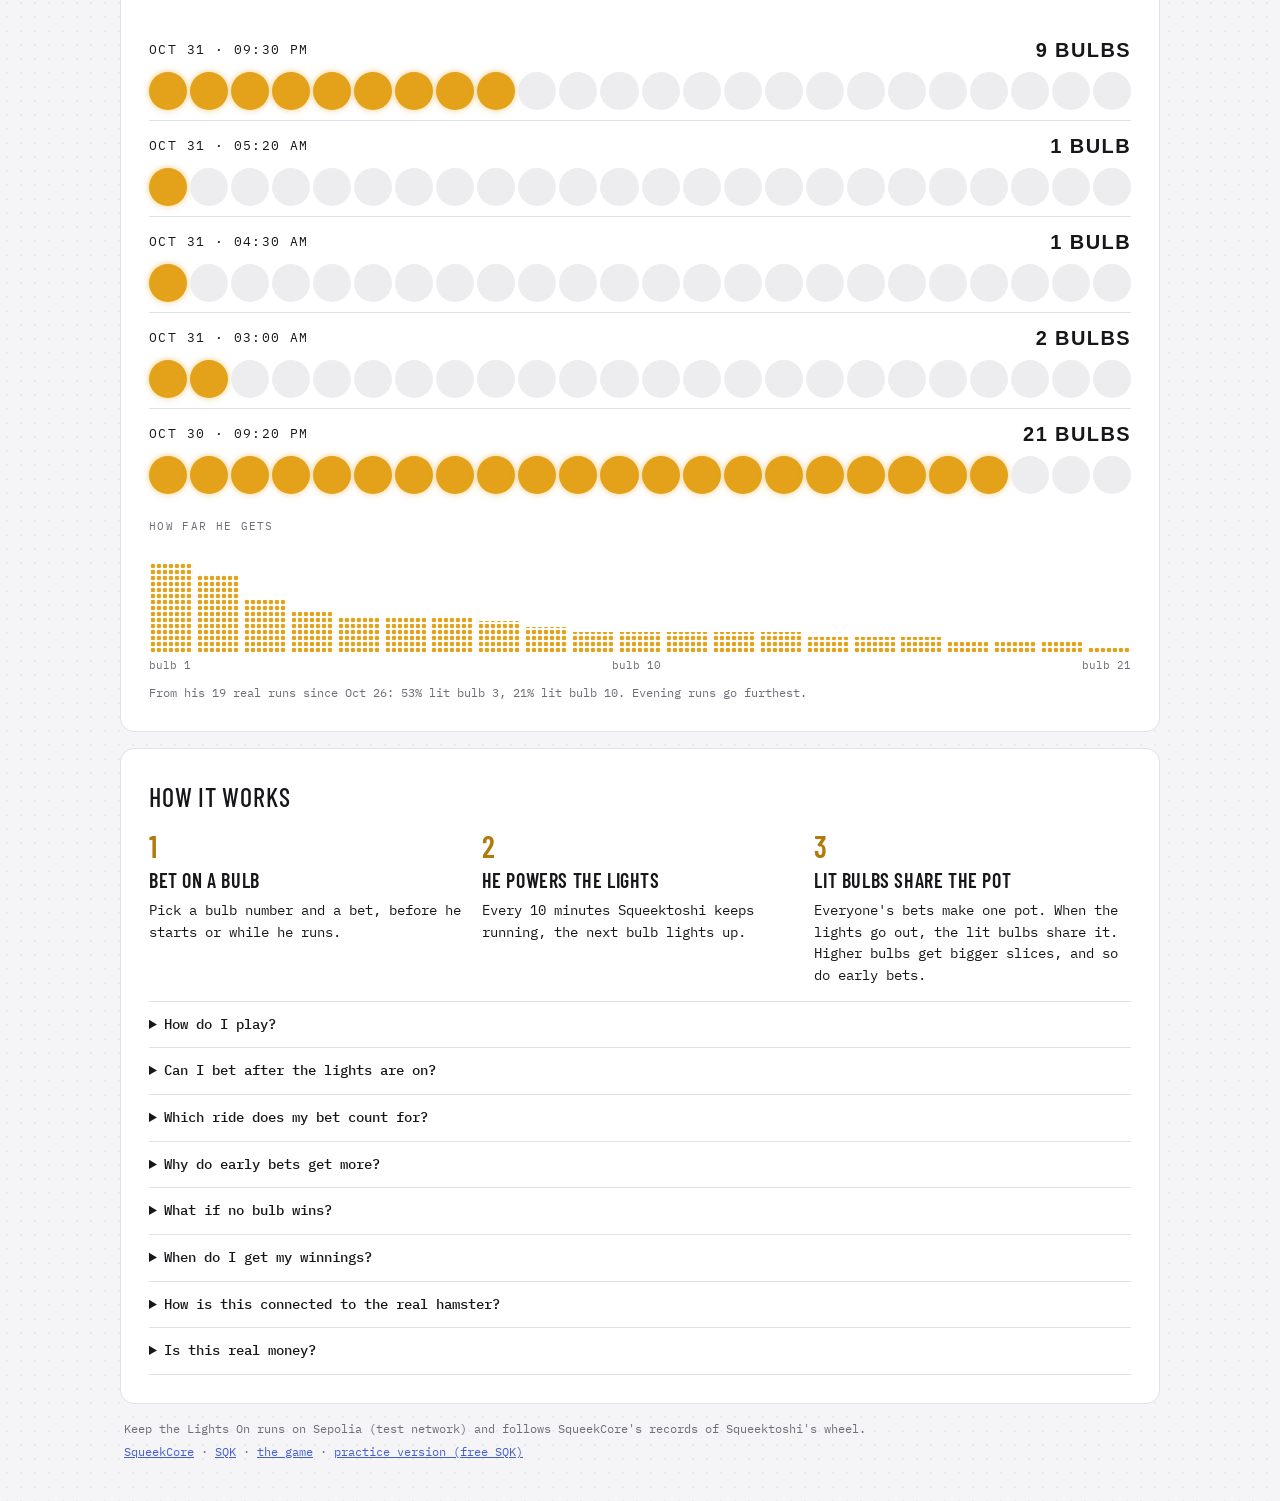
==== commit c24fd1e2: "The game lives at https://keepthelightson.xyz/" ====
--- a/site/index.html
+++ b/site/index.html
@@ -9,16 +9,16 @@
 <meta property="og:type" content="website">
 <meta property="og:title" content="Keep the Lights On">
 <meta property="og:description" content="A betting game on Squeekchain's real hamster wheel: every 10 minutes Squeektoshi keeps running, the next bulb lights. Bet SQK on how far he gets tonight.">
-<meta property="og:image" content="https://rooaraak.github.io/keep-the-lights-on/og.png">
+<meta property="og:image" content="https://keepthelightson.xyz/og.png">
 <meta property="og:image:width" content="1200">
 <meta property="og:image:height" content="630">
-<meta property="og:url" content="https://rooaraak.github.io/keep-the-lights-on/">
+<meta property="og:url" content="https://keepthelightson.xyz/">
 <meta property="og:site_name" content="Keep the Lights On">
 <meta property="og:image:alt" content="The LED board: Squeektoshi running in his wheel, a row of lit bulbs and the bet panel">
 <meta name="theme-color" content="#0e0e12">
-<link rel="canonical" href="https://rooaraak.github.io/keep-the-lights-on/">
+<link rel="canonical" href="https://keepthelightson.xyz/">
 <meta name="twitter:card" content="summary_large_image">
-<meta name="twitter:image" content="https://rooaraak.github.io/keep-the-lights-on/og.png">
+<meta name="twitter:image" content="https://keepthelightson.xyz/og.png">
 <link rel="icon" href="icon.svg" type="image/svg+xml">
 <link rel="preconnect" href="https://fonts.googleapis.com">
 <link rel="preconnect" href="https://fonts.gstatic.com" crossorigin>
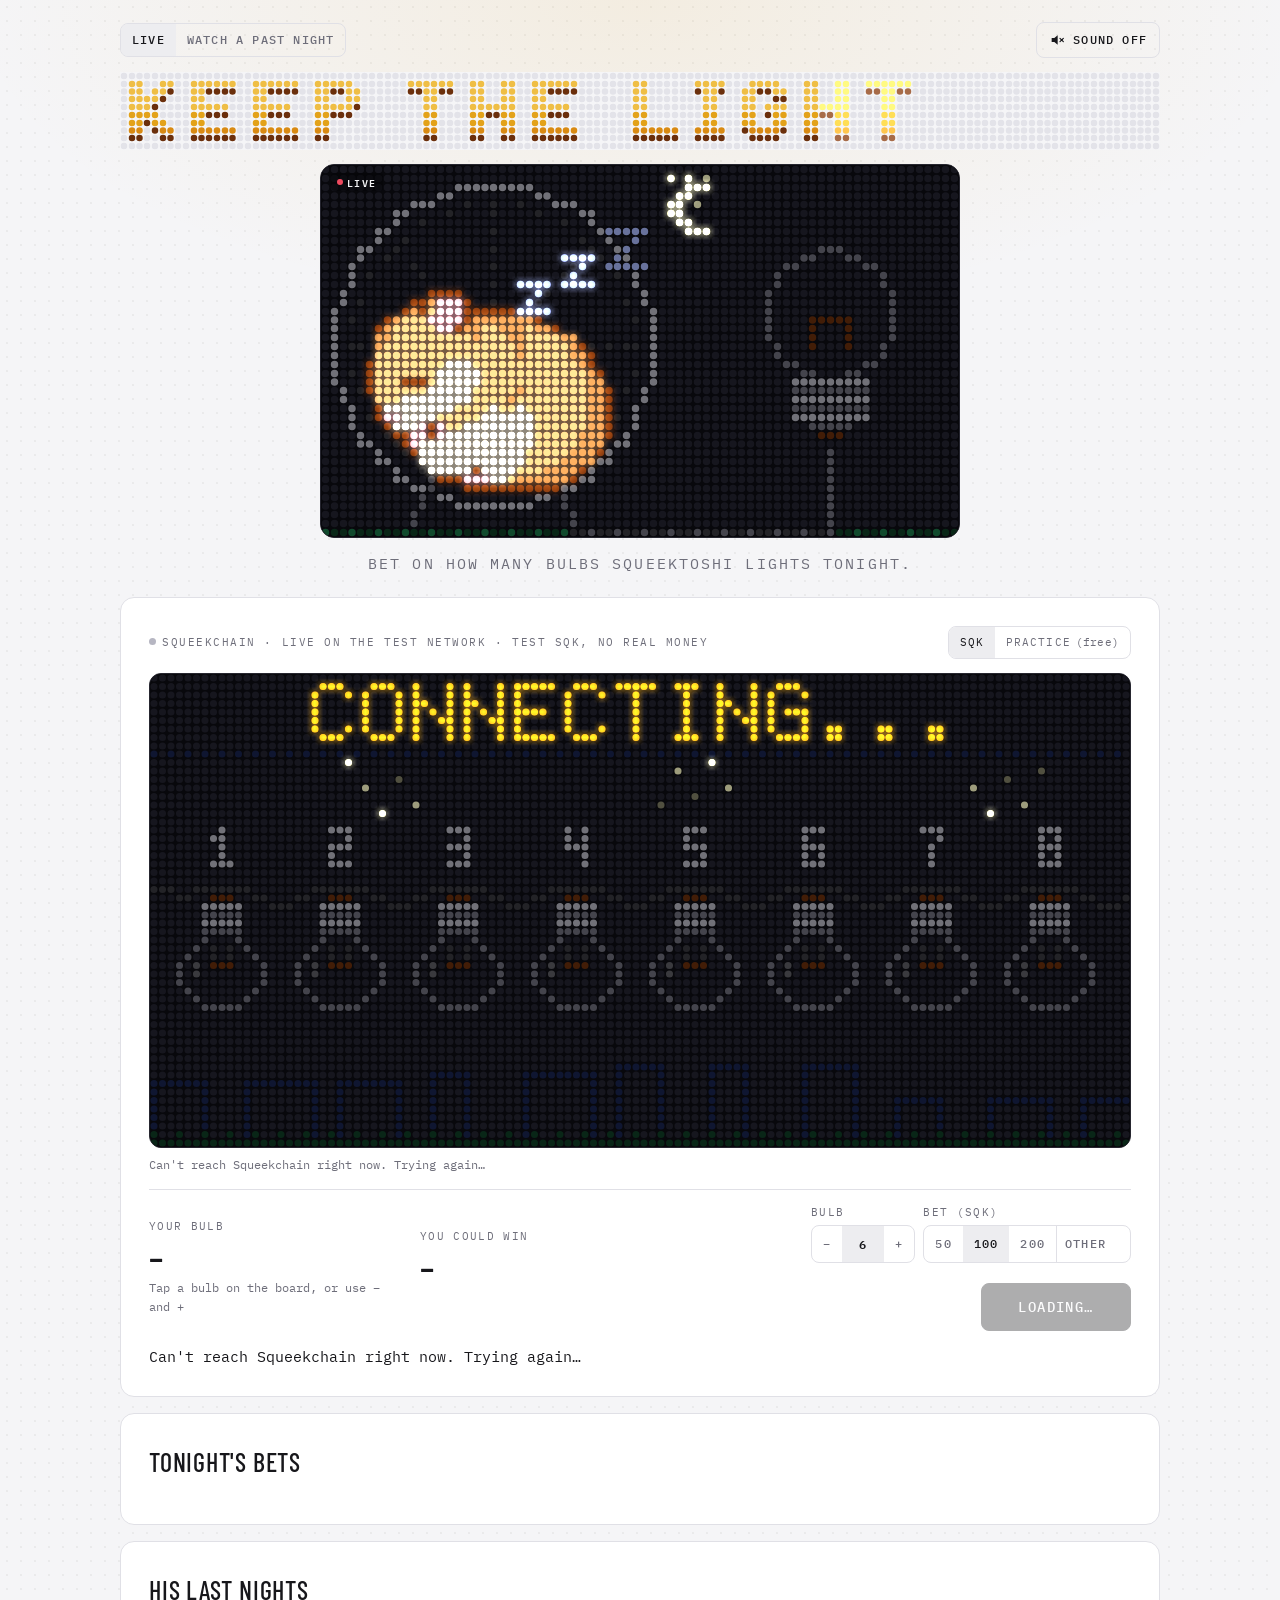
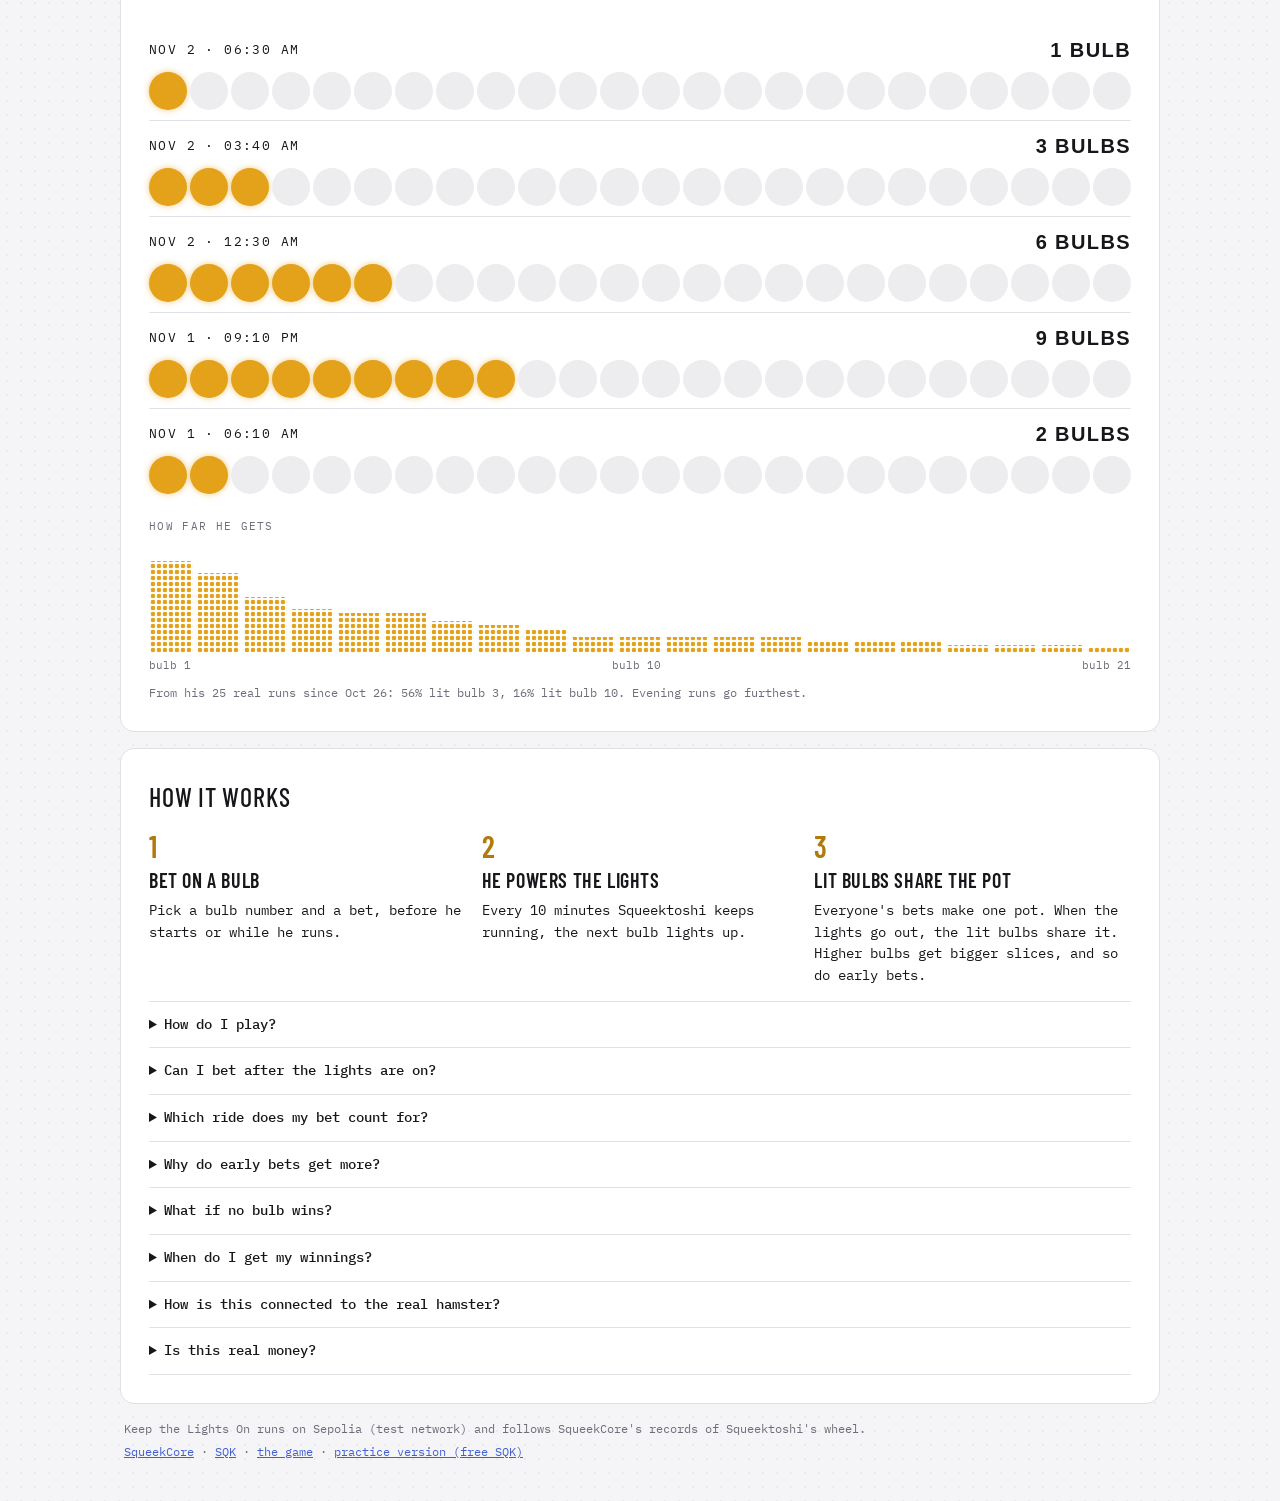
==== commit 3102e7b7: "Tonight's pot on the board, and his nights through round 1040 Once anyone has bet, the LED sign show" ====
--- a/site/index.html
+++ b/site/index.html
@@ -154,6 +154,7 @@
   <aside class="side">
     <section class="panel" id="playersPanel">
       <h2 id="playersTitle">Tonight's bets</h2>
+      <p class="pot-line" id="potLine" hidden></p>
       <div class="riders" id="riders"></div>
     </section>
     <section class="panel" id="nightsPanel">
--- a/site/styles.css
+++ b/site/styles.css
@@ -151,6 +151,8 @@
 .rider .who small { display: block; color: var(--dim); font-size: 12px; }
 .rider .amt { font-family: var(--num); font-size: 22px; font-weight: 500; font-variant-numeric: tabular-nums; text-align: right; }
 .empty { margin: 0; color: var(--dim); }
+/* tonight's pot under the bets panel title: the whole pot, how many bets, the bonus part */
+.pot-line { margin: 0; font-family: var(--num); font-size: 20px; letter-spacing: .03em; color: var(--gold); font-variant-numeric: tabular-nums; }
 .odds { display: grid; grid-template-columns: repeat(21, minmax(0, 1fr)); align-items: end; gap: 3px; height: 100px; margin-top: 4px; }
 .odds div { background-image: radial-gradient(circle at center, var(--gold-dot) 2px, transparent 2.6px); background-size: 6px 6px; background-position: center bottom; min-height: 6px; }
 .odds-axis { display: flex; justify-content: space-between; font-size: 11px; color: var(--dim); margin: -10px 0 0; }
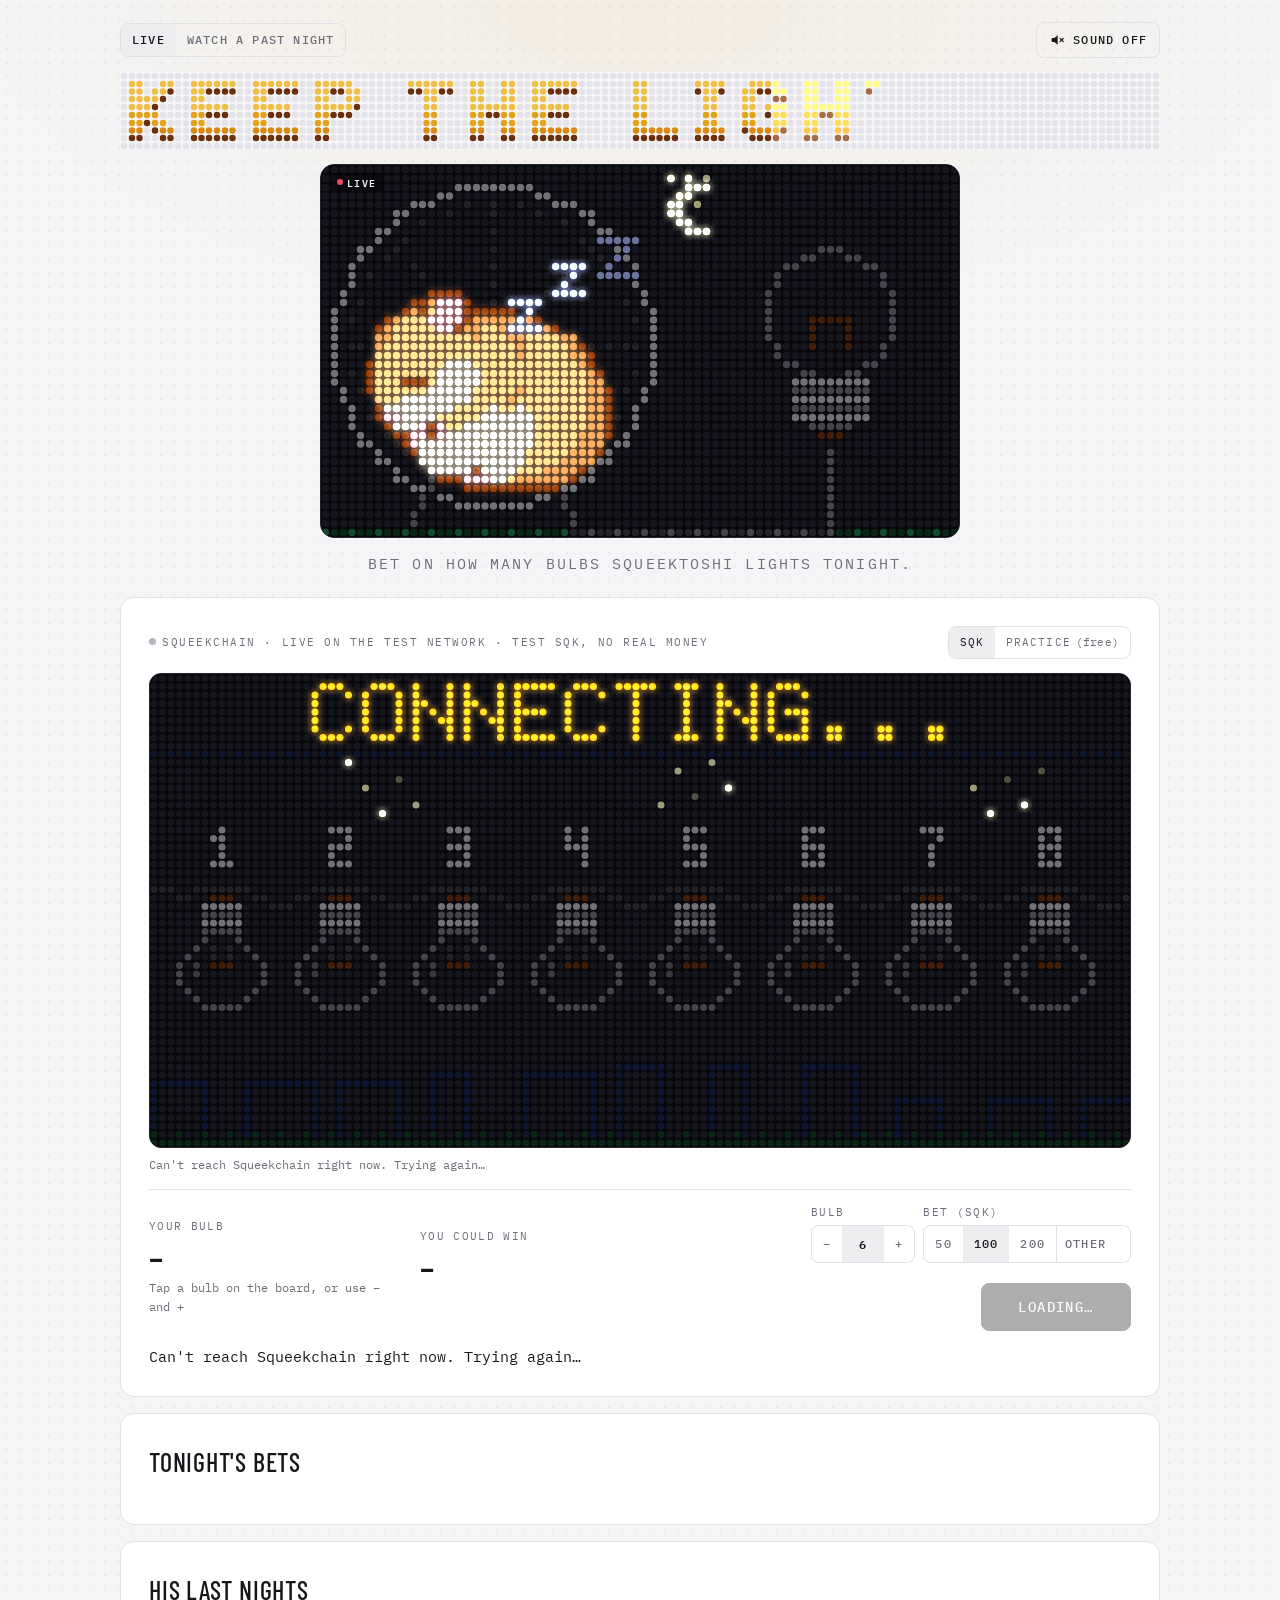
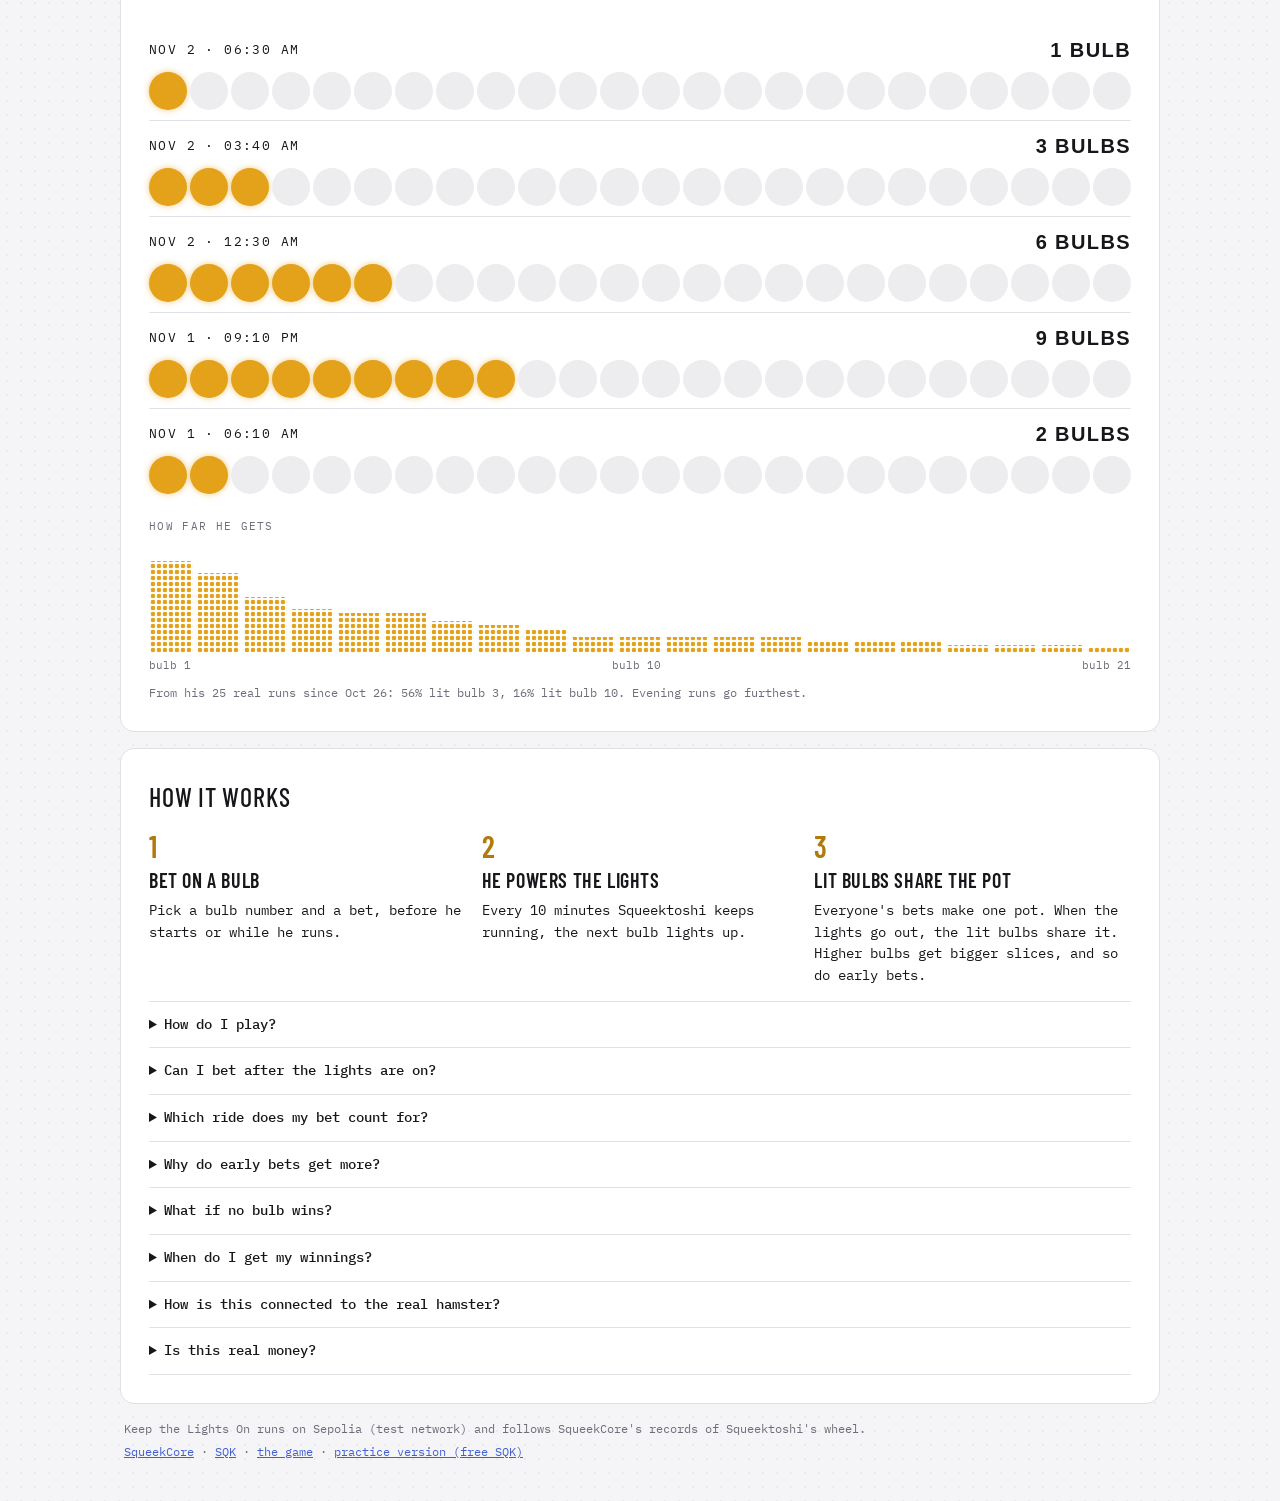
==== commit 34d43eb4: "End the game from the page; a For reviewers section in the README An End the game button (or Flag th" ====
--- a/site/index.html
+++ b/site/index.html
@@ -109,6 +109,10 @@
     <p class="wallet-line" id="walletLine" hidden></p>
     <a class="share" id="share" href="#" target="_blank" rel="noopener" hidden>Share my bet on X</a>
     <button type="button" class="ghost" id="faucet" hidden>Get 1,000 practice SQK</button>
+    <div class="end-box" id="endBox" hidden>
+      <p id="endText"></p>
+      <button type="button" class="ghost" id="endBtn">End the game</button>
+    </div>
   </section>
 
   <section class="panel result-panel" id="results" hidden>
--- a/site/styles.css
+++ b/site/styles.css
@@ -151,6 +151,9 @@
 .rider .who small { display: block; color: var(--dim); font-size: 12px; }
 .rider .amt { font-family: var(--num); font-size: 22px; font-weight: 500; font-variant-numeric: tabular-nums; text-align: right; }
 .empty { margin: 0; color: var(--dim); }
+/* ending the game: only shown after a week without him running, or when Squeekchain has stopped recording rounds */
+.end-box { display: grid; gap: 10px; justify-items: start; border-top: 1px solid var(--line); padding-top: 14px; }
+.end-box p { margin: 0; }
 /* tonight's pot under the bets panel title: the whole pot, how many bets, the bonus part */
 .pot-line { margin: 0; font-family: var(--num); font-size: 20px; letter-spacing: .03em; color: var(--gold); font-variant-numeric: tabular-nums; }
 .odds { display: grid; grid-template-columns: repeat(21, minmax(0, 1fr)); align-items: end; gap: 3px; height: 100px; margin-top: 4px; }
